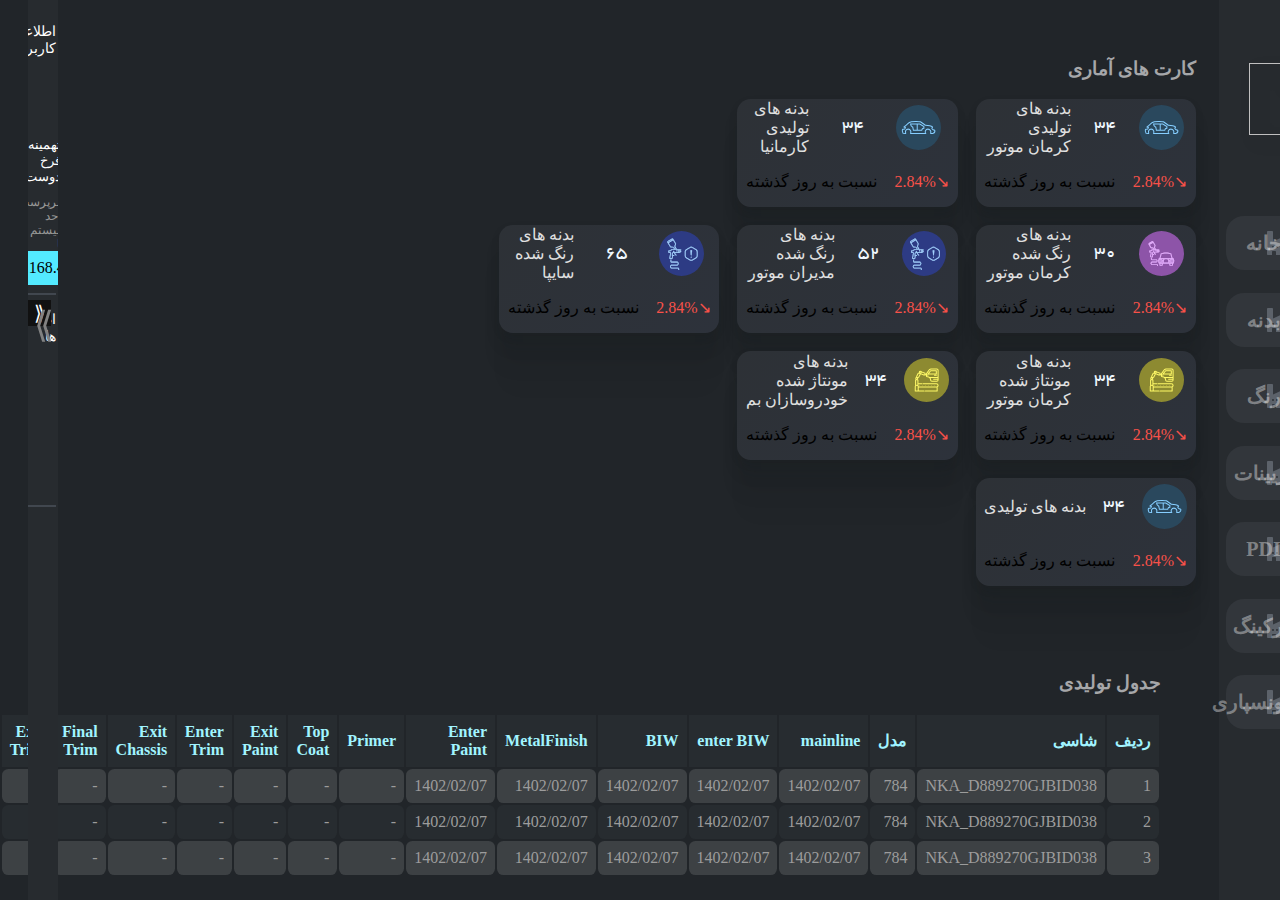
==== index.html @ b7e42036 "fixed unclosed div" ====
<!DOCTYPE html>
<html lang="en" dir="rtl">
<head>
    <meta charset="UTF-8">
    <title>Reporting Dashboard</title>
    <link rel="stylesheet" href="style.css">
    <script src="main.js"></script>
    <script type="text/javascript" src="assets/JQuery/code.jquery.com_jquery-3.7.0.min.js"></script>

</head>
<body>
     <!-- شایان این اون بخشی هست که منو ها دکمه های منو توش هست -->
    <section class="MenuPnl">
      <img class="img-logo" src="/assets/shayan-menu/KMC logo.svg">

            
<!-- ##########################################*Home*######################################################### -->


                    <a id="HomeA" href="#" class=" flex-row flex-base ss" onclick="removeTextFromList('HomeA');" onmouseover="changeStyleHome()" onmouseout="resetStyleHome();" >


                        





                        <svg class="svg-base" xmlns="http://www.w3.org/2000/svg" width="20" height="20" viewBox="0 0 20 20" fill="none">
                            <g clip-path="url(#clip0_11_186)">
                              <path fill-rule="evenodd" clip-rule="evenodd" d="M7.5 20H4.16667V17.5C4.16667 17.0397 4.53977 16.6667 5 16.6667H6.66667C7.12691 16.6667 7.5 17.0397 7.5 17.5V20ZM12.5 8.65167L18.794 5.92131C19.3481 5.64427 20 6.04718 20 6.66667V19.1667C20 19.6269 19.6269 20 19.1667 20H0.833333C0.373096 20 0 19.6269 0 19.1667V0.833333C0 0.373096 0.373096 0 0.833333 0H4.16667C4.6269 0 5 0.373096 5 0.833333V8.65167L11.294 5.92131C11.8481 5.64427 12.5 6.04718 12.5 6.66667V8.65167ZM5 12.5C5.46023 12.5 5.83333 12.8731 5.83333 13.3333C5.83333 13.7936 5.46023 14.1667 5 14.1667C4.53977 14.1667 4.16667 13.7936 4.16667 13.3333C4.16667 12.8731 4.53977 12.5 5 12.5ZM11.6667 12.5C12.1269 12.5 12.5 12.8731 12.5 13.3333C12.5 13.7936 12.1269 14.1667 11.6667 14.1667C11.2064 14.1667 10.8333 13.7936 10.8333 13.3333C10.8333 12.8731 11.2064 12.5 11.6667 12.5ZM8.33333 12.5C8.79358 12.5 9.16667 12.8731 9.16667 13.3333C9.16667 13.7936 8.79358 14.1667 8.33333 14.1667C7.87309 14.1667 7.5 13.7936 7.5 13.3333C7.5 12.8731 7.87309 12.5 8.33333 12.5ZM15 12.5C15.4602 12.5 15.8333 12.8731 15.8333 13.3333C15.8333 13.7936 15.4602 14.1667 15 14.1667C14.5398 14.1667 14.1667 13.7936 14.1667 13.3333C14.1667 12.8731 14.5398 12.5 15 12.5Z" fill="#5C626A"/>
                            </g>
                            <defs>
                              <clipPath id="clip0_11_186">
                                <rect width="20" height="20" fill="white"/>
                              </clipPath>
                            </defs>
                          </svg>






                          <svg class="svg-on-click-off" xmlns="http://www.w3.org/2000/svg" width="20" height="20" viewBox="0 0 20 20" fill="none">
                            <g clip-path="url(#clip0_11_162)">
                              <path fill-rule="evenodd" clip-rule="evenodd" d="M7.5 20H4.16667V17.5C4.16667 17.0397 4.53977 16.6667 5 16.6667H6.66667C7.12691 16.6667 7.5 17.0397 7.5 17.5V20ZM12.5 8.65167L18.794 5.92131C19.3481 5.64427 20 6.04718 20 6.66667V19.1667C20 19.6269 19.6269 20 19.1667 20H0.833333C0.373096 20 0 19.6269 0 19.1667V0.833333C0 0.373096 0.373096 0 0.833333 0H4.16667C4.6269 0 5 0.373096 5 0.833333V8.65167L11.294 5.92131C11.8481 5.64427 12.5 6.04718 12.5 6.66667V8.65167ZM5 12.5C5.46023 12.5 5.83333 12.8731 5.83333 13.3333C5.83333 13.7936 5.46023 14.1667 5 14.1667C4.53977 14.1667 4.16667 13.7936 4.16667 13.3333C4.16667 12.8731 4.53977 12.5 5 12.5ZM11.6667 12.5C12.1269 12.5 12.5 12.8731 12.5 13.3333C12.5 13.7936 12.1269 14.1667 11.6667 14.1667C11.2064 14.1667 10.8333 13.7936 10.8333 13.3333C10.8333 12.8731 11.2064 12.5 11.6667 12.5ZM8.33333 12.5C8.79358 12.5 9.16667 12.8731 9.16667 13.3333C9.16667 13.7936 8.79358 14.1667 8.33333 14.1667C7.87309 14.1667 7.5 13.7936 7.5 13.3333C7.5 12.8731 7.87309 12.5 8.33333 12.5ZM15 12.5C15.4602 12.5 15.8333 12.8731 15.8333 13.3333C15.8333 13.7936 15.4602 14.1667 15 14.1667C14.5398 14.1667 14.1667 13.7936 14.1667 13.3333C14.1667 12.8731 14.5398 12.5 15 12.5Z" fill="#2D3136"/>
                            </g>
                            <defs>
                              <clipPath id="clip0_11_162">
                                <rect width="20" height="20" fill="white"/>
                              </clipPath>
                            </defs>
                          </svg>
                        
                        
                        

                        <svg  class="svg-on-hover-off" xmlns="http://www.w3.org/2000/svg" width="20" height="20" viewBox="0 0 20 20" fill="none">
                            <g clip-path="url(#clip0_11_181)">
                              <path fill-rule="evenodd" clip-rule="evenodd" d="M7.5 20H4.16667V17.5C4.16667 17.0397 4.53977 16.6667 5 16.6667H6.66667C7.12691 16.6667 7.5 17.0397 7.5 17.5V20ZM12.5 8.65167L18.794 5.92131C19.3481 5.64427 20 6.04718 20 6.66667V19.1667C20 19.6269 19.6269 20 19.1667 20H0.833333C0.373096 20 0 19.6269 0 19.1667V0.833333C0 0.373096 0.373096 0 0.833333 0H4.16667C4.6269 0 5 0.373096 5 0.833333V8.65167L11.294 5.92131C11.8481 5.64427 12.5 6.04718 12.5 6.66667V8.65167ZM5 12.5C5.46023 12.5 5.83333 12.8731 5.83333 13.3333C5.83333 13.7936 5.46023 14.1667 5 14.1667C4.53977 14.1667 4.16667 13.7936 4.16667 13.3333C4.16667 12.8731 4.53977 12.5 5 12.5ZM11.6667 12.5C12.1269 12.5 12.5 12.8731 12.5 13.3333C12.5 13.7936 12.1269 14.1667 11.6667 14.1667C11.2064 14.1667 10.8333 13.7936 10.8333 13.3333C10.8333 12.8731 11.2064 12.5 11.6667 12.5ZM8.33333 12.5C8.79358 12.5 9.16667 12.8731 9.16667 13.3333C9.16667 13.7936 8.79358 14.1667 8.33333 14.1667C7.87309 14.1667 7.5 13.7936 7.5 13.3333C7.5 12.8731 7.87309 12.5 8.33333 12.5ZM15 12.5C15.4602 12.5 15.8333 12.8731 15.8333 13.3333C15.8333 13.7936 15.4602 14.1667 15 14.1667C14.5398 14.1667 14.1667 13.7936 14.1667 13.3333C14.1667 12.8731 14.5398 12.5 15 12.5Z" fill="#53EAFF"/>
                            </g>
                            <defs>
                              <clipPath id="clip0_11_181">
                                <rect width="20" height="20" fill="white"/>
                              </clipPath>
                            </defs>
                          </svg>
        
                        <p class="mtn-base">خانه</p>
                    </a>
<!-- ##########################################*Auth1*######################################################### -->

                    <a href="#" id="AuthHome"  class="َ flex-row-Auth1 flex-base ss" onclick="removeTextFromList('AuthHome');" onmouseover="changeStyleAuth1();" onmouseout="resetStyleAuth1()">
                    




                      <svg class="svg-base" xmlns="http://www.w3.org/2000/svg" width="20" height="20" viewBox="0 0 20 20" fill="none">
                        <g clip-path="url(#clip0_11_186)">
                          <path fill-rule="evenodd" clip-rule="evenodd" d="M7.5 20H4.16667V17.5C4.16667 17.0397 4.53977 16.6667 5 16.6667H6.66667C7.12691 16.6667 7.5 17.0397 7.5 17.5V20ZM12.5 8.65167L18.794 5.92131C19.3481 5.64427 20 6.04718 20 6.66667V19.1667C20 19.6269 19.6269 20 19.1667 20H0.833333C0.373096 20 0 19.6269 0 19.1667V0.833333C0 0.373096 0.373096 0 0.833333 0H4.16667C4.6269 0 5 0.373096 5 0.833333V8.65167L11.294 5.92131C11.8481 5.64427 12.5 6.04718 12.5 6.66667V8.65167ZM5 12.5C5.46023 12.5 5.83333 12.8731 5.83333 13.3333C5.83333 13.7936 5.46023 14.1667 5 14.1667C4.53977 14.1667 4.16667 13.7936 4.16667 13.3333C4.16667 12.8731 4.53977 12.5 5 12.5ZM11.6667 12.5C12.1269 12.5 12.5 12.8731 12.5 13.3333C12.5 13.7936 12.1269 14.1667 11.6667 14.1667C11.2064 14.1667 10.8333 13.7936 10.8333 13.3333C10.8333 12.8731 11.2064 12.5 11.6667 12.5ZM8.33333 12.5C8.79358 12.5 9.16667 12.8731 9.16667 13.3333C9.16667 13.7936 8.79358 14.1667 8.33333 14.1667C7.87309 14.1667 7.5 13.7936 7.5 13.3333C7.5 12.8731 7.87309 12.5 8.33333 12.5ZM15 12.5C15.4602 12.5 15.8333 12.8731 15.8333 13.3333C15.8333 13.7936 15.4602 14.1667 15 14.1667C14.5398 14.1667 14.1667 13.7936 14.1667 13.3333C14.1667 12.8731 14.5398 12.5 15 12.5Z" fill="#5C626A"/>
                        </g>
                        <defs>
                          <clipPath id="clip0_11_186">
                            <rect width="20" height="20" fill="white"/>
                          </clipPath>
                        </defs>
                      </svg>

                        <svg  class="svg-on-hover-off" xmlns="http://www.w3.org/2000/svg" width="20" height="20" viewBox="0 0 20 20" fill="none">
                            <g clip-path="url(#clip0_11_181)">
                              <path fill-rule="evenodd" clip-rule="evenodd" d="M7.5 20H4.16667V17.5C4.16667 17.0397 4.53977 16.6667 5 16.6667H6.66667C7.12691 16.6667 7.5 17.0397 7.5 17.5V20ZM12.5 8.65167L18.794 5.92131C19.3481 5.64427 20 6.04718 20 6.66667V19.1667C20 19.6269 19.6269 20 19.1667 20H0.833333C0.373096 20 0 19.6269 0 19.1667V0.833333C0 0.373096 0.373096 0 0.833333 0H4.16667C4.6269 0 5 0.373096 5 0.833333V8.65167L11.294 5.92131C11.8481 5.64427 12.5 6.04718 12.5 6.66667V8.65167ZM5 12.5C5.46023 12.5 5.83333 12.8731 5.83333 13.3333C5.83333 13.7936 5.46023 14.1667 5 14.1667C4.53977 14.1667 4.16667 13.7936 4.16667 13.3333C4.16667 12.8731 4.53977 12.5 5 12.5ZM11.6667 12.5C12.1269 12.5 12.5 12.8731 12.5 13.3333C12.5 13.7936 12.1269 14.1667 11.6667 14.1667C11.2064 14.1667 10.8333 13.7936 10.8333 13.3333C10.8333 12.8731 11.2064 12.5 11.6667 12.5ZM8.33333 12.5C8.79358 12.5 9.16667 12.8731 9.16667 13.3333C9.16667 13.7936 8.79358 14.1667 8.33333 14.1667C7.87309 14.1667 7.5 13.7936 7.5 13.3333C7.5 12.8731 7.87309 12.5 8.33333 12.5ZM15 12.5C15.4602 12.5 15.8333 12.8731 15.8333 13.3333C15.8333 13.7936 15.4602 14.1667 15 14.1667C14.5398 14.1667 14.1667 13.7936 14.1667 13.3333C14.1667 12.8731 14.5398 12.5 15 12.5Z" fill="#53EAFF"/>
                            </g>
                            <defs>
                              <clipPath id="clip0_11_181">
                                <rect width="20" height="20" fill="white"/>
                              </clipPath>
                            </defs>
                          </svg>


                      
                        <svg class="svg-on-click-off" xmlns="http://www.w3.org/2000/svg" width="20" height="20" viewBox="0 0 20 20" fill="none">
                          <g clip-path="url(#clip0_11_162)">
                            <path fill-rule="evenodd" clip-rule="evenodd" d="M7.5 20H4.16667V17.5C4.16667 17.0397 4.53977 16.6667 5 16.6667H6.66667C7.12691 16.6667 7.5 17.0397 7.5 17.5V20ZM12.5 8.65167L18.794 5.92131C19.3481 5.64427 20 6.04718 20 6.66667V19.1667C20 19.6269 19.6269 20 19.1667 20H0.833333C0.373096 20 0 19.6269 0 19.1667V0.833333C0 0.373096 0.373096 0 0.833333 0H4.16667C4.6269 0 5 0.373096 5 0.833333V8.65167L11.294 5.92131C11.8481 5.64427 12.5 6.04718 12.5 6.66667V8.65167ZM5 12.5C5.46023 12.5 5.83333 12.8731 5.83333 13.3333C5.83333 13.7936 5.46023 14.1667 5 14.1667C4.53977 14.1667 4.16667 13.7936 4.16667 13.3333C4.16667 12.8731 4.53977 12.5 5 12.5ZM11.6667 12.5C12.1269 12.5 12.5 12.8731 12.5 13.3333C12.5 13.7936 12.1269 14.1667 11.6667 14.1667C11.2064 14.1667 10.8333 13.7936 10.8333 13.3333C10.8333 12.8731 11.2064 12.5 11.6667 12.5ZM8.33333 12.5C8.79358 12.5 9.16667 12.8731 9.16667 13.3333C9.16667 13.7936 8.79358 14.1667 8.33333 14.1667C7.87309 14.1667 7.5 13.7936 7.5 13.3333C7.5 12.8731 7.87309 12.5 8.33333 12.5ZM15 12.5C15.4602 12.5 15.8333 12.8731 15.8333 13.3333C15.8333 13.7936 15.4602 14.1667 15 14.1667C14.5398 14.1667 14.1667 13.7936 14.1667 13.3333C14.1667 12.8731 14.5398 12.5 15 12.5Z" fill="#2D3136"/>
                          </g>
                          <defs>
                            <clipPath id="clip0_11_162">
                              <rect width="20" height="20" fill="white"/>
                            </clipPath>
                          </defs>
                        </svg>


                        <p class="mtn-base">بدنه</p>
                    </a>



<!-- ##########################################*Auth2*######################################################### -->


                    <a href="#" id="Auth2" class="flex-row-Auth2 flex-base ss" onclick="removeTextFromList('Auth2')"; onmouseover="changeStyleAuth2()" onmouseout="resetStyleAuth2()">
                    




                      <svg class="svg-base" xmlns="http://www.w3.org/2000/svg" width="20" height="20" viewBox="0 0 20 20" fill="none">
                        <g clip-path="url(#clip0_11_186)">
                          <path fill-rule="evenodd" clip-rule="evenodd" d="M7.5 20H4.16667V17.5C4.16667 17.0397 4.53977 16.6667 5 16.6667H6.66667C7.12691 16.6667 7.5 17.0397 7.5 17.5V20ZM12.5 8.65167L18.794 5.92131C19.3481 5.64427 20 6.04718 20 6.66667V19.1667C20 19.6269 19.6269 20 19.1667 20H0.833333C0.373096 20 0 19.6269 0 19.1667V0.833333C0 0.373096 0.373096 0 0.833333 0H4.16667C4.6269 0 5 0.373096 5 0.833333V8.65167L11.294 5.92131C11.8481 5.64427 12.5 6.04718 12.5 6.66667V8.65167ZM5 12.5C5.46023 12.5 5.83333 12.8731 5.83333 13.3333C5.83333 13.7936 5.46023 14.1667 5 14.1667C4.53977 14.1667 4.16667 13.7936 4.16667 13.3333C4.16667 12.8731 4.53977 12.5 5 12.5ZM11.6667 12.5C12.1269 12.5 12.5 12.8731 12.5 13.3333C12.5 13.7936 12.1269 14.1667 11.6667 14.1667C11.2064 14.1667 10.8333 13.7936 10.8333 13.3333C10.8333 12.8731 11.2064 12.5 11.6667 12.5ZM8.33333 12.5C8.79358 12.5 9.16667 12.8731 9.16667 13.3333C9.16667 13.7936 8.79358 14.1667 8.33333 14.1667C7.87309 14.1667 7.5 13.7936 7.5 13.3333C7.5 12.8731 7.87309 12.5 8.33333 12.5ZM15 12.5C15.4602 12.5 15.8333 12.8731 15.8333 13.3333C15.8333 13.7936 15.4602 14.1667 15 14.1667C14.5398 14.1667 14.1667 13.7936 14.1667 13.3333C14.1667 12.8731 14.5398 12.5 15 12.5Z" fill="#5C626A"/>
                        </g>
                        <defs>
                          <clipPath id="clip0_11_186">
                            <rect width="20" height="20" fill="white"/>
                          </clipPath>
                        </defs>
                      </svg>

                        <svg  class="svg-on-hover-off" xmlns="http://www.w3.org/2000/svg" width="20" height="20" viewBox="0 0 20 20" fill="none">
                            <g clip-path="url(#clip0_11_181)">
                              <path fill-rule="evenodd" clip-rule="evenodd" d="M7.5 20H4.16667V17.5C4.16667 17.0397 4.53977 16.6667 5 16.6667H6.66667C7.12691 16.6667 7.5 17.0397 7.5 17.5V20ZM12.5 8.65167L18.794 5.92131C19.3481 5.64427 20 6.04718 20 6.66667V19.1667C20 19.6269 19.6269 20 19.1667 20H0.833333C0.373096 20 0 19.6269 0 19.1667V0.833333C0 0.373096 0.373096 0 0.833333 0H4.16667C4.6269 0 5 0.373096 5 0.833333V8.65167L11.294 5.92131C11.8481 5.64427 12.5 6.04718 12.5 6.66667V8.65167ZM5 12.5C5.46023 12.5 5.83333 12.8731 5.83333 13.3333C5.83333 13.7936 5.46023 14.1667 5 14.1667C4.53977 14.1667 4.16667 13.7936 4.16667 13.3333C4.16667 12.8731 4.53977 12.5 5 12.5ZM11.6667 12.5C12.1269 12.5 12.5 12.8731 12.5 13.3333C12.5 13.7936 12.1269 14.1667 11.6667 14.1667C11.2064 14.1667 10.8333 13.7936 10.8333 13.3333C10.8333 12.8731 11.2064 12.5 11.6667 12.5ZM8.33333 12.5C8.79358 12.5 9.16667 12.8731 9.16667 13.3333C9.16667 13.7936 8.79358 14.1667 8.33333 14.1667C7.87309 14.1667 7.5 13.7936 7.5 13.3333C7.5 12.8731 7.87309 12.5 8.33333 12.5ZM15 12.5C15.4602 12.5 15.8333 12.8731 15.8333 13.3333C15.8333 13.7936 15.4602 14.1667 15 14.1667C14.5398 14.1667 14.1667 13.7936 14.1667 13.3333C14.1667 12.8731 14.5398 12.5 15 12.5Z" fill="#53EAFF"/>
                            </g>
                            <defs>
                              <clipPath id="clip0_11_181">
                                <rect width="20" height="20" fill="white"/>
                              </clipPath>
                            </defs>
                          </svg>


                        <p class="mtn-base">رنگ</p>
                    </a>

<!-- ##########################################*Auth3*######################################################### -->



                    <a href="#" id="Auth3" class="flex-row-Auth3 flex-base ss" onclick="removeTextFromList('Auth3')"; onmouseover="changeStyleAuth3()" onmouseout="resetStyleAuth3()">
                    




                      <svg class="svg-base" xmlns="http://www.w3.org/2000/svg" width="20" height="20" viewBox="0 0 20 20" fill="none">
                        <g clip-path="url(#clip0_11_186)">
                          <path fill-rule="evenodd" clip-rule="evenodd" d="M7.5 20H4.16667V17.5C4.16667 17.0397 4.53977 16.6667 5 16.6667H6.66667C7.12691 16.6667 7.5 17.0397 7.5 17.5V20ZM12.5 8.65167L18.794 5.92131C19.3481 5.64427 20 6.04718 20 6.66667V19.1667C20 19.6269 19.6269 20 19.1667 20H0.833333C0.373096 20 0 19.6269 0 19.1667V0.833333C0 0.373096 0.373096 0 0.833333 0H4.16667C4.6269 0 5 0.373096 5 0.833333V8.65167L11.294 5.92131C11.8481 5.64427 12.5 6.04718 12.5 6.66667V8.65167ZM5 12.5C5.46023 12.5 5.83333 12.8731 5.83333 13.3333C5.83333 13.7936 5.46023 14.1667 5 14.1667C4.53977 14.1667 4.16667 13.7936 4.16667 13.3333C4.16667 12.8731 4.53977 12.5 5 12.5ZM11.6667 12.5C12.1269 12.5 12.5 12.8731 12.5 13.3333C12.5 13.7936 12.1269 14.1667 11.6667 14.1667C11.2064 14.1667 10.8333 13.7936 10.8333 13.3333C10.8333 12.8731 11.2064 12.5 11.6667 12.5ZM8.33333 12.5C8.79358 12.5 9.16667 12.8731 9.16667 13.3333C9.16667 13.7936 8.79358 14.1667 8.33333 14.1667C7.87309 14.1667 7.5 13.7936 7.5 13.3333C7.5 12.8731 7.87309 12.5 8.33333 12.5ZM15 12.5C15.4602 12.5 15.8333 12.8731 15.8333 13.3333C15.8333 13.7936 15.4602 14.1667 15 14.1667C14.5398 14.1667 14.1667 13.7936 14.1667 13.3333C14.1667 12.8731 14.5398 12.5 15 12.5Z" fill="#5C626A"/>
                        </g>
                        <defs>
                          <clipPath id="clip0_11_186">
                            <rect width="20" height="20" fill="white"/>
                          </clipPath>
                        </defs>
                      </svg>

                        <svg  class="svg-on-hover-off" xmlns="http://www.w3.org/2000/svg" width="20" height="20" viewBox="0 0 20 20" fill="none">
                            <g clip-path="url(#clip0_11_181)">
                              <path fill-rule="evenodd" clip-rule="evenodd" d="M7.5 20H4.16667V17.5C4.16667 17.0397 4.53977 16.6667 5 16.6667H6.66667C7.12691 16.6667 7.5 17.0397 7.5 17.5V20ZM12.5 8.65167L18.794 5.92131C19.3481 5.64427 20 6.04718 20 6.66667V19.1667C20 19.6269 19.6269 20 19.1667 20H0.833333C0.373096 20 0 19.6269 0 19.1667V0.833333C0 0.373096 0.373096 0 0.833333 0H4.16667C4.6269 0 5 0.373096 5 0.833333V8.65167L11.294 5.92131C11.8481 5.64427 12.5 6.04718 12.5 6.66667V8.65167ZM5 12.5C5.46023 12.5 5.83333 12.8731 5.83333 13.3333C5.83333 13.7936 5.46023 14.1667 5 14.1667C4.53977 14.1667 4.16667 13.7936 4.16667 13.3333C4.16667 12.8731 4.53977 12.5 5 12.5ZM11.6667 12.5C12.1269 12.5 12.5 12.8731 12.5 13.3333C12.5 13.7936 12.1269 14.1667 11.6667 14.1667C11.2064 14.1667 10.8333 13.7936 10.8333 13.3333C10.8333 12.8731 11.2064 12.5 11.6667 12.5ZM8.33333 12.5C8.79358 12.5 9.16667 12.8731 9.16667 13.3333C9.16667 13.7936 8.79358 14.1667 8.33333 14.1667C7.87309 14.1667 7.5 13.7936 7.5 13.3333C7.5 12.8731 7.87309 12.5 8.33333 12.5ZM15 12.5C15.4602 12.5 15.8333 12.8731 15.8333 13.3333C15.8333 13.7936 15.4602 14.1667 15 14.1667C14.5398 14.1667 14.1667 13.7936 14.1667 13.3333C14.1667 12.8731 14.5398 12.5 15 12.5Z" fill="#53EAFF"/>
                            </g>
                            <defs>
                              <clipPath id="clip0_11_181">
                                <rect width="20" height="20" fill="white"/>
                              </clipPath>
                            </defs>
                          </svg>


                        <p class="mtn-base">تزیینات</p>
                    </a>


<!-- ##########################################*Auth4*######################################################### -->


                    <a href="#" id="Auth4" class="flex-row-Auth4 flex-base ss" onclick="removeTextFromList('Auth4')";  onmouseover="changeStyleAuth4()" onmouseout="resetStyleAuth4()">
                    




                      <svg class="svg-base" xmlns="http://www.w3.org/2000/svg" width="20" height="20" viewBox="0 0 20 20" fill="none">
                        <g clip-path="url(#clip0_11_186)">
                          <path fill-rule="evenodd" clip-rule="evenodd" d="M7.5 20H4.16667V17.5C4.16667 17.0397 4.53977 16.6667 5 16.6667H6.66667C7.12691 16.6667 7.5 17.0397 7.5 17.5V20ZM12.5 8.65167L18.794 5.92131C19.3481 5.64427 20 6.04718 20 6.66667V19.1667C20 19.6269 19.6269 20 19.1667 20H0.833333C0.373096 20 0 19.6269 0 19.1667V0.833333C0 0.373096 0.373096 0 0.833333 0H4.16667C4.6269 0 5 0.373096 5 0.833333V8.65167L11.294 5.92131C11.8481 5.64427 12.5 6.04718 12.5 6.66667V8.65167ZM5 12.5C5.46023 12.5 5.83333 12.8731 5.83333 13.3333C5.83333 13.7936 5.46023 14.1667 5 14.1667C4.53977 14.1667 4.16667 13.7936 4.16667 13.3333C4.16667 12.8731 4.53977 12.5 5 12.5ZM11.6667 12.5C12.1269 12.5 12.5 12.8731 12.5 13.3333C12.5 13.7936 12.1269 14.1667 11.6667 14.1667C11.2064 14.1667 10.8333 13.7936 10.8333 13.3333C10.8333 12.8731 11.2064 12.5 11.6667 12.5ZM8.33333 12.5C8.79358 12.5 9.16667 12.8731 9.16667 13.3333C9.16667 13.7936 8.79358 14.1667 8.33333 14.1667C7.87309 14.1667 7.5 13.7936 7.5 13.3333C7.5 12.8731 7.87309 12.5 8.33333 12.5ZM15 12.5C15.4602 12.5 15.8333 12.8731 15.8333 13.3333C15.8333 13.7936 15.4602 14.1667 15 14.1667C14.5398 14.1667 14.1667 13.7936 14.1667 13.3333C14.1667 12.8731 14.5398 12.5 15 12.5Z" fill="#5C626A"/>
                        </g>
                        <defs>
                          <clipPath id="clip0_11_186">
                            <rect width="20" height="20" fill="white"/>
                          </clipPath>
                        </defs>
                      </svg>

                        <svg  class="svg-on-hover-off" xmlns="http://www.w3.org/2000/svg" width="20" height="20" viewBox="0 0 20 20" fill="none">
                            <g clip-path="url(#clip0_11_181)">
                              <path fill-rule="evenodd" clip-rule="evenodd" d="M7.5 20H4.16667V17.5C4.16667 17.0397 4.53977 16.6667 5 16.6667H6.66667C7.12691 16.6667 7.5 17.0397 7.5 17.5V20ZM12.5 8.65167L18.794 5.92131C19.3481 5.64427 20 6.04718 20 6.66667V19.1667C20 19.6269 19.6269 20 19.1667 20H0.833333C0.373096 20 0 19.6269 0 19.1667V0.833333C0 0.373096 0.373096 0 0.833333 0H4.16667C4.6269 0 5 0.373096 5 0.833333V8.65167L11.294 5.92131C11.8481 5.64427 12.5 6.04718 12.5 6.66667V8.65167ZM5 12.5C5.46023 12.5 5.83333 12.8731 5.83333 13.3333C5.83333 13.7936 5.46023 14.1667 5 14.1667C4.53977 14.1667 4.16667 13.7936 4.16667 13.3333C4.16667 12.8731 4.53977 12.5 5 12.5ZM11.6667 12.5C12.1269 12.5 12.5 12.8731 12.5 13.3333C12.5 13.7936 12.1269 14.1667 11.6667 14.1667C11.2064 14.1667 10.8333 13.7936 10.8333 13.3333C10.8333 12.8731 11.2064 12.5 11.6667 12.5ZM8.33333 12.5C8.79358 12.5 9.16667 12.8731 9.16667 13.3333C9.16667 13.7936 8.79358 14.1667 8.33333 14.1667C7.87309 14.1667 7.5 13.7936 7.5 13.3333C7.5 12.8731 7.87309 12.5 8.33333 12.5ZM15 12.5C15.4602 12.5 15.8333 12.8731 15.8333 13.3333C15.8333 13.7936 15.4602 14.1667 15 14.1667C14.5398 14.1667 14.1667 13.7936 14.1667 13.3333C14.1667 12.8731 14.5398 12.5 15 12.5Z" fill="#53EAFF"/>
                            </g>
                            <defs>
                              <clipPath id="clip0_11_181">
                                <rect width="20" height="20" fill="white"/>
                              </clipPath>
                            </defs>
                          </svg>


                        <p class="mtn-base">PDI</p>
                    </a>

<!-- ##########################################*Auth5*######################################################### -->



                    <a href="#" id="Auth5" class="flex-row-Auth5 flex-base ss" onclick="removeTextFromList('Auth5')"; onmouseover="changeStyleAuth5()" onmouseout="resetStyleAuth5()">
                    




                      <svg class="svg-base" xmlns="http://www.w3.org/2000/svg" width="20" height="20" viewBox="0 0 20 20" fill="none">
                        <g clip-path="url(#clip0_11_186)">
                          <path fill-rule="evenodd" clip-rule="evenodd" d="M7.5 20H4.16667V17.5C4.16667 17.0397 4.53977 16.6667 5 16.6667H6.66667C7.12691 16.6667 7.5 17.0397 7.5 17.5V20ZM12.5 8.65167L18.794 5.92131C19.3481 5.64427 20 6.04718 20 6.66667V19.1667C20 19.6269 19.6269 20 19.1667 20H0.833333C0.373096 20 0 19.6269 0 19.1667V0.833333C0 0.373096 0.373096 0 0.833333 0H4.16667C4.6269 0 5 0.373096 5 0.833333V8.65167L11.294 5.92131C11.8481 5.64427 12.5 6.04718 12.5 6.66667V8.65167ZM5 12.5C5.46023 12.5 5.83333 12.8731 5.83333 13.3333C5.83333 13.7936 5.46023 14.1667 5 14.1667C4.53977 14.1667 4.16667 13.7936 4.16667 13.3333C4.16667 12.8731 4.53977 12.5 5 12.5ZM11.6667 12.5C12.1269 12.5 12.5 12.8731 12.5 13.3333C12.5 13.7936 12.1269 14.1667 11.6667 14.1667C11.2064 14.1667 10.8333 13.7936 10.8333 13.3333C10.8333 12.8731 11.2064 12.5 11.6667 12.5ZM8.33333 12.5C8.79358 12.5 9.16667 12.8731 9.16667 13.3333C9.16667 13.7936 8.79358 14.1667 8.33333 14.1667C7.87309 14.1667 7.5 13.7936 7.5 13.3333C7.5 12.8731 7.87309 12.5 8.33333 12.5ZM15 12.5C15.4602 12.5 15.8333 12.8731 15.8333 13.3333C15.8333 13.7936 15.4602 14.1667 15 14.1667C14.5398 14.1667 14.1667 13.7936 14.1667 13.3333C14.1667 12.8731 14.5398 12.5 15 12.5Z" fill="#5C626A"/>
                        </g>
                        <defs>
                          <clipPath id="clip0_11_186">
                            <rect width="20" height="20" fill="white"/>
                          </clipPath>
                        </defs>
                      </svg>

                        <svg  class="svg-on-hover-off" xmlns="http://www.w3.org/2000/svg" width="20" height="20" viewBox="0 0 20 20" fill="none">
                            <g clip-path="url(#clip0_11_181)">
                              <path fill-rule="evenodd" clip-rule="evenodd" d="M7.5 20H4.16667V17.5C4.16667 17.0397 4.53977 16.6667 5 16.6667H6.66667C7.12691 16.6667 7.5 17.0397 7.5 17.5V20ZM12.5 8.65167L18.794 5.92131C19.3481 5.64427 20 6.04718 20 6.66667V19.1667C20 19.6269 19.6269 20 19.1667 20H0.833333C0.373096 20 0 19.6269 0 19.1667V0.833333C0 0.373096 0.373096 0 0.833333 0H4.16667C4.6269 0 5 0.373096 5 0.833333V8.65167L11.294 5.92131C11.8481 5.64427 12.5 6.04718 12.5 6.66667V8.65167ZM5 12.5C5.46023 12.5 5.83333 12.8731 5.83333 13.3333C5.83333 13.7936 5.46023 14.1667 5 14.1667C4.53977 14.1667 4.16667 13.7936 4.16667 13.3333C4.16667 12.8731 4.53977 12.5 5 12.5ZM11.6667 12.5C12.1269 12.5 12.5 12.8731 12.5 13.3333C12.5 13.7936 12.1269 14.1667 11.6667 14.1667C11.2064 14.1667 10.8333 13.7936 10.8333 13.3333C10.8333 12.8731 11.2064 12.5 11.6667 12.5ZM8.33333 12.5C8.79358 12.5 9.16667 12.8731 9.16667 13.3333C9.16667 13.7936 8.79358 14.1667 8.33333 14.1667C7.87309 14.1667 7.5 13.7936 7.5 13.3333C7.5 12.8731 7.87309 12.5 8.33333 12.5ZM15 12.5C15.4602 12.5 15.8333 12.8731 15.8333 13.3333C15.8333 13.7936 15.4602 14.1667 15 14.1667C14.5398 14.1667 14.1667 13.7936 14.1667 13.3333C14.1667 12.8731 14.5398 12.5 15 12.5Z" fill="#53EAFF"/>
                            </g>
                            <defs>
                              <clipPath id="clip0_11_181">
                                <rect width="20" height="20" fill="white"/>
                              </clipPath>
                            </defs>
                          </svg>


                        <p class="mtn-base">پارکینگ</p>
                    </a>

<!-- ##########################################*Auth6*######################################################### -->



                    <a href="#" id="Auth6" class="flex-row-Auth6 flex-base ss" onclick="removeTextFromList('Auth6')"; onmouseover="changeStyleAuth6()" onmouseout="resetStyleAuth6()">
                    




                      <svg class="svg-base" xmlns="http://www.w3.org/2000/svg" width="20" height="20" viewBox="0 0 20 20" fill="none">
                        <g clip-path="url(#clip0_11_186)">
                          <path fill-rule="evenodd" clip-rule="evenodd" d="M7.5 20H4.16667V17.5C4.16667 17.0397 4.53977 16.6667 5 16.6667H6.66667C7.12691 16.6667 7.5 17.0397 7.5 17.5V20ZM12.5 8.65167L18.794 5.92131C19.3481 5.64427 20 6.04718 20 6.66667V19.1667C20 19.6269 19.6269 20 19.1667 20H0.833333C0.373096 20 0 19.6269 0 19.1667V0.833333C0 0.373096 0.373096 0 0.833333 0H4.16667C4.6269 0 5 0.373096 5 0.833333V8.65167L11.294 5.92131C11.8481 5.64427 12.5 6.04718 12.5 6.66667V8.65167ZM5 12.5C5.46023 12.5 5.83333 12.8731 5.83333 13.3333C5.83333 13.7936 5.46023 14.1667 5 14.1667C4.53977 14.1667 4.16667 13.7936 4.16667 13.3333C4.16667 12.8731 4.53977 12.5 5 12.5ZM11.6667 12.5C12.1269 12.5 12.5 12.8731 12.5 13.3333C12.5 13.7936 12.1269 14.1667 11.6667 14.1667C11.2064 14.1667 10.8333 13.7936 10.8333 13.3333C10.8333 12.8731 11.2064 12.5 11.6667 12.5ZM8.33333 12.5C8.79358 12.5 9.16667 12.8731 9.16667 13.3333C9.16667 13.7936 8.79358 14.1667 8.33333 14.1667C7.87309 14.1667 7.5 13.7936 7.5 13.3333C7.5 12.8731 7.87309 12.5 8.33333 12.5ZM15 12.5C15.4602 12.5 15.8333 12.8731 15.8333 13.3333C15.8333 13.7936 15.4602 14.1667 15 14.1667C14.5398 14.1667 14.1667 13.7936 14.1667 13.3333C14.1667 12.8731 14.5398 12.5 15 12.5Z" fill="#5C626A"/>
                        </g>
                        <defs>
                          <clipPath id="clip0_11_186">
                            <rect width="20" height="20" fill="white"/>
                          </clipPath>
                        </defs>
                      </svg>

                        <svg  class="svg-on-hover-off" xmlns="http://www.w3.org/2000/svg" width="20" height="20" viewBox="0 0 20 20" fill="none">
                            <g clip-path="url(#clip0_11_181)">
                              <path fill-rule="evenodd" clip-rule="evenodd" d="M7.5 20H4.16667V17.5C4.16667 17.0397 4.53977 16.6667 5 16.6667H6.66667C7.12691 16.6667 7.5 17.0397 7.5 17.5V20ZM12.5 8.65167L18.794 5.92131C19.3481 5.64427 20 6.04718 20 6.66667V19.1667C20 19.6269 19.6269 20 19.1667 20H0.833333C0.373096 20 0 19.6269 0 19.1667V0.833333C0 0.373096 0.373096 0 0.833333 0H4.16667C4.6269 0 5 0.373096 5 0.833333V8.65167L11.294 5.92131C11.8481 5.64427 12.5 6.04718 12.5 6.66667V8.65167ZM5 12.5C5.46023 12.5 5.83333 12.8731 5.83333 13.3333C5.83333 13.7936 5.46023 14.1667 5 14.1667C4.53977 14.1667 4.16667 13.7936 4.16667 13.3333C4.16667 12.8731 4.53977 12.5 5 12.5ZM11.6667 12.5C12.1269 12.5 12.5 12.8731 12.5 13.3333C12.5 13.7936 12.1269 14.1667 11.6667 14.1667C11.2064 14.1667 10.8333 13.7936 10.8333 13.3333C10.8333 12.8731 11.2064 12.5 11.6667 12.5ZM8.33333 12.5C8.79358 12.5 9.16667 12.8731 9.16667 13.3333C9.16667 13.7936 8.79358 14.1667 8.33333 14.1667C7.87309 14.1667 7.5 13.7936 7.5 13.3333C7.5 12.8731 7.87309 12.5 8.33333 12.5ZM15 12.5C15.4602 12.5 15.8333 12.8731 15.8333 13.3333C15.8333 13.7936 15.4602 14.1667 15 14.1667C14.5398 14.1667 14.1667 13.7936 14.1667 13.3333C14.1667 12.8731 14.5398 12.5 15 12.5Z" fill="#53EAFF"/>
                            </g>
                            <defs>
                              <clipPath id="clip0_11_181">
                                <rect width="20" height="20" fill="white"/>
                              </clipPath>
                            </defs>
                          </svg>


                        <p class="mtn-base">برونسپاری</p>
                    </a>

                    
                    
                    
                    

           

    </section>






    <!-- آیین این اون بخشی هست که قسمت میانی کارت ها و تیبل ها توش هست -->
    <section class="MainSec">
        <!-- cards section -->
        <div class="CardsSec">
            <!-- title for cards -->
            <h3 class="SecTitle">کارت های آماری</h3>
            <!-- Cards container -->
            <div class="cards">
                <div class="card BDkmc">
                <!-- row 1 (data view) -->
                    <div class="dataView">
                      <!-- data Icon -->
                      <img src="assets/Aeen-mainsec/BodyIcon.svg" alt="BodyIcon">
                      <!-- data -->
                      <p>34</p>
                      <!-- data description -->
                      <span>بدنه های 
                        <br> تولیدی 
                        <br> کرمان موتور
                      </span>
                    </div>
                    <!-- row 2 (data status) -->
                    <div class="stutsView">
                      <!-- data value -->
                      <p class="Data-Value">↘2.84%</p>
                      <!-- data description -->
                      <span>نسبت به روز گذشته</span>
                    </div>
                </div>
                <div class="card BDcrmn">
                  <!-- row 1 (data view) -->
                <div class="dataView">
                   <!-- data Icon -->
                   <img src="assets/Aeen-mainsec/BodyIcon.svg" alt="BodyIcon">
                   <!-- data -->
                   <p>34</p>
                   <!-- data description -->
                  <span>بدنه های 
                    <br> تولیدی 
                    <br> کارمانیا
                  </span>
                 </div>
                 <!-- row 2 (data status) -->
                 <div class="stutsView">
                   <!-- data value -->
                   <p class="Data-Value">↘2.84%</p>
                   <!-- data description -->
                   <span>نسبت به روز گذشته</span>
                 </div>
                </div>
                <div class="card PSkmc">
                                     <!-- row 1 (data view) -->
                    <div class="dataView">
                      <!-- data Icon -->
                      <img src="assets/Aeen-mainsec/PiantShopIcon.svg" alt="BodyIcon">
                      <!-- data -->
                      <p>30</p>
                      <!-- data description -->
                      <span>بدنه های 
                        <br> رنگ شده 
                        <br> کرمان موتور
                      </span>
                    </div>
                    <!-- row 2 (data status) -->
                    <div class="stutsView">
                      <!-- data value -->
                      <p class="Data-Value">↘2.84%</p>
                      <!-- data description -->
                      <span>نسبت به روز گذشته</span>
                    </div>
                </div>
                <div class="card PSmvm">
                                     <!-- row 1 (data view) -->
                    <div class="dataView">
                      <!-- data Icon -->
                      <img src="assets/Aeen-mainsec/OutSourcingPaintIcon.svg" alt="BodyIcon">
                      <!-- data -->
                      <p>52</p>
                      <!-- data description -->
                      <span>بدنه های 
                        <br> رنگ شده 
                        <br> مدیران موتور 
                      </span>
                    </div>
                    <!-- row 2 (data status) -->
                    <div class="stutsView">
                      <!-- data value -->
                      <p class="Data-Value">↘2.84%</p>
                      <!-- data description -->
                      <span>نسبت به روز گذشته</span>
                    </div>
                </div>
                <div class="card PSsipa">
                                     <!-- row 1 (data view) -->
                    <div class="dataView">
                      <!-- data Icon -->
                      <img src="assets/Aeen-mainsec/OutSourcingPaintIcon.svg" alt="BodyIcon">
                      <!-- data -->
                      <p>65</p>
                      <!-- data description -->
                      <span>بدنه های 
                        <br> رنگ شده 
                        <br> سایپا 
                      </span>
                    </div>
                    <!-- row 2 (data status) -->
                    <div class="stutsView">
                      <!-- data value -->
                      <p class="Data-Value">↘2.84%</p>
                      <!-- data description -->
                      <span>نسبت به روز گذشته</span>
                    </div>
                </div>
                <div class="card TRMkmc">
                                     <!-- row 1 (data view) -->
                    <div class="dataView">
                      <!-- data Icon -->
                      <img src="assets/Aeen-mainsec/TrimIcon.svg" alt="BodyIcon">
                      <!-- data -->
                      <p>34</p>
                      <!-- data description -->
                      <span>بدنه های 
                        <br> مونتاژ شده 
                        <br> کرمان موتور
                      </span>
                    </div>
                    <!-- row 2 (data status) -->
                    <div class="stutsView">
                      <!-- data value -->
                      <p class="Data-Value">↘2.84%</p>
                      <!-- data description -->
                      <span>نسبت به روز گذشته</span>
                    </div>
                </div>
                <div class="card TRMbmc">
                                     <!-- row 1 (data view) -->
                    <div class="dataView">
                      <!-- data Icon -->
                      <img src="assets/Aeen-mainsec/TrimIcon.svg" alt="BodyIcon">
                      <!-- data -->
                      <p>34</p>
                      <!-- data description -->
                      <span>بدنه های 
                        <br> مونتاژ شده 
                        <br> خودروسازان بم 
                      </span>
                    </div>
                    <!-- row 2 (data status) -->
                    <div class="stutsView">
                      <!-- data value -->
                      <p class="Data-Value">↘2.84%</p>
                      <!-- data description -->
                      <span>نسبت به روز گذشته</span>
                    </div>
                </div>
                <div class="card PRKkmc">
                                     <!-- row 1 (data view) -->
                    <div class="dataView">
                      <!-- data Icon -->
                      <img src="assets/Aeen-mainsec/BodyIcon.svg" alt="BodyIcon">
                      <!-- data -->
                      <p>34</p>
                      <!-- data description -->
                      <span>بدنه های  تولیدی</span>
                    </div>
                    <!-- row 2 (data status) -->
                    <div class="stutsView">
                      <!-- data value -->
                      <p class="Data-Value">↘2.84%</p>
                      <!-- data description -->
                      <span>نسبت به روز گذشته</span>
                    </div>
                </div>

            </div>
        </div>
        <div class="tableSec">
          <h3 class="SecTitle">جدول تولیدی</h3>
          <div class="table-container">
            <div class='mv_table'>
              <div class='accordian_content'>
      
              </div>
              <table id='simple_table'>
                  <tr class="table-row-header">
                      <th class="table-headers">ردیف         </th>
                      <th class="table-headers">شاسی         </th>
                      <th class="table-headers">مدل          </th>
                      <th class="table-headers">mainline     </th>
                      <th class="table-headers">enter BIW    </th>
                      <th class="table-headers">BIW          </th>
                      <th class="table-headers">MetalFinish  </th>
                      <th class="table-headers">Enter Paint  </th>
                      <th class="table-headers">Primer       </th>
                      <th class="table-headers">Top Coat     </th>
                      <th class="table-headers">Exit Paint   </th>
                      <th class="table-headers">Enter Trim   </th>
                      <th class="table-headers">Exit Chassis </th>
                      <th class="table-headers">Final Trim   </th>
                      <th class="table-headers">Exit Trim    </th>
                    </tr>
                    <tr>
                      <td class="table-headers">1         </td>
                      <td class="table-headers">NKA_D889270GJBID038</td>
                      <td class="table-headers">784           </td>
                      <td class="table-headers">1402/02/07    </td>
                      <td class="table-headers">1402/02/07    </td>
                      <td class="table-headers">1402/02/07    </td>
                      <td class="table-headers">1402/02/07  </td>
                      <td class="table-headers">1402/02/07  </td>
                      <td class="table-headers">-       </td>
                      <td class="table-headers">-    </td>
                      <td class="table-headers">-   </td>
                      <td class="table-headers">-  </td>
                      <td class="table-headers">- </td>
                      <td class="table-headers">-   </td>
                      <td class="table-headers">-    </td>
                    </tr>
                    <tr>
                      <td class="table-headers">2         </td>
                      <td class="table-headers">NKA_D889270GJBID038</td>
                      <td class="table-headers">784           </td>
                      <td class="table-headers">1402/02/07    </td>
                      <td class="table-headers">1402/02/07    </td>
                      <td class="table-headers">1402/02/07    </td>
                      <td class="table-headers">1402/02/07  </td>
                      <td class="table-headers">1402/02/07  </td>
                      <td class="table-headers">-       </td>
                      <td class="table-headers">-    </td>
                      <td class="table-headers">-   </td>
                      <td class="table-headers">-  </td>
                      <td class="table-headers">- </td>
                      <td class="table-headers">-   </td>
                      <td class="table-headers">-    </td>
                    </tr>
                    <tr>
                      <td class="table-headers">3         </td>
                      <td class="table-headers">NKA_D889270GJBID038</td>
                      <td class="table-headers">784           </td>
                      <td class="table-headers">1402/02/07    </td>
                      <td class="table-headers">1402/02/07    </td>
                      <td class="table-headers">1402/02/07    </td>
                      <td class="table-headers">1402/02/07  </td>
                      <td class="table-headers">1402/02/07  </td>
                      <td class="table-headers">-       </td>
                      <td class="table-headers">-    </td>
                      <td class="table-headers">-   </td>
                      <td class="table-headers">-  </td>
                      <td class="table-headers">- </td>
                      <td class="table-headers">-   </td>
                      <td class="table-headers">-    </td>
                    </tr>
              </table>
          </div>
          </div>
        </div> 
        
        
        


    </section>



    <!-- محمود این اون بخشی هست که قسمت اطلاعات یوزر توش هست -->
    <section class="UserPnl sidebar" id="mySidebar">
      <div class="UserPnlSec">
        <div class="UserinfoSec">
          <div class="userbtns">
              <span>اطلاعات کاربر</span>
              <a href="#">
                <img src="assets/Mahmoud-userpanel/email.svg" alt="">
              </a>
              <a href="#">
                <img src="assets/Mahmoud-userpanel/kmcWebsites.svg" alt="">
              </a>
              <a href="#">
                <img src="assets/Mahmoud-userpanel/edit.svg" alt="">
              </a>
              <a href="#">
                <img src="assets/Mahmoud-userpanel/login-svgrepo-com 2.svg" alt="">
              </a>
          </div>
          <div class="Userprofil">
            <img src="assets/Mahmoud-userpanel/user-female.svg" alt="">
            <h2>تهمینه فرخ دوست</h2>
            <span>سرپرست واحد سیستم ها</span>
            <div class="ipcontainer">
              <span><img src="assets/Mahmoud-userpanel/computer.svg" alt=""></span>
              <span class="ipadres">192.168.4.51</span>
            </div>
          </div>
          <hr>
          
      </div>  
      <div class="NotifSec">
        <div class="navbarbtns">
            <span> اطلاعیه ها</span>
       
        </div>  
        <hr>
      </div>
      <button class="openbtn" onclick="openNav()">⟪</button>
      </div>
      <a href="javascript:void(0)" class="closebtn" onclick="closeNav()">⟫</a>
      <script>
        function openNav() {
          // document.getElementById("mysidebar").classList.add('UserPnl')
        document.getElementById("mySidebar").style.width = "50vh";
        document.getElementById("mySidebar").style.height = "100vh";
        document.getElementsByClassName("openbtn").style.opacity = "0";
        // document.getElementById("main").style.marginLeft = "300px";
        }

        function closeNav() {
          document.getElementById("mySidebar").style.width = "0";
          document.getElementById("main").style.marginLeft= "0";
        }

      </script>
  </section>
</body>
</html>
---- style.css ----
@font-face {
    font-family: int-medium;
    src: url(references/fonts/iranintl-medium.ttf);
}
@font-face {
    font-family: int-semi;
    src: url(references/fonts/iranintl-semibold.ttf);
}
@font-face {
    font-family: int-bold;
    src: url(references/fonts/iranintl-Bold.ttf);
}
@font-face {
    font-family: yekan;
    src: url(references/fonts/B-YEKAN.TTF);
}

*{
    font-family: 'int-medium';
}

body{
    display: flex;
    margin: 0%;
    padding: 0%;
    background-color: #212529;
    flex-direction: row;
    justify-content:space-between;
}

/*---------------------------------------------------------------Menu panel section---------------------------------------------------------------*/
.MenuPnl{
    display: flex;
    flex-direction: column;
    width: 35vh;
    height: 100vh;
    justify-content: start;
    flex-wrap: wrap;
    align-content: center;
    /* padding-top:20vh ; */
    background-color: #272B2F;
    
}


.img-logo{
    display: flex;
    fill: #D9D9D9;
    stroke-width: 1px;
    stroke: #FFF;
    filter: drop-shadow(6px 7px 8px rgba(0, 0, 0, 0.19));
    position: relative;
    top: 7vh;
    width: 77%;
    height: 8vh;
}
.flex-row{
    position: relative;
    top:16vh;
}


.flex-row-Auth1{
    position: relative;
    top: 16vh;
    
}


.flex-row-Auth2{
    position: relative;
    top: 16vh;
    
}


.flex-row-Auth3{
    position: relative;
    top: 16vh;
    
}


.flex-row-Auth4{
    position: relative;
    top: 16vh;
    
}


.flex-row-Auth5{
    position: relative;
    top: 16vh;
    
}


.flex-row-Auth6{
    position: relative;
    top: 16vh;
    
}
/* ,,,,,,,,,,,,,,,,,,,,,,,,,,,,,,,,,,,,,,,,,,,,,,,,,,,,,,,,,,,,,,,,,,,,,,,,,,,,,,,,,,,,,,,,, */
/* flex styles dynamik */
.ss{
    display: flex;
}
/* flex 0n click  */
.flex-on-click{
    display: flex;
    margin-bottom: 2.5vh;
    border-radius: 18px;
    background: #32363B;
    justify-content: center;
    align-items: center;
    font-size: 20px;
    width: 85%;
    height: 6%;
    text-decoration: none;


    border-radius: 18px;
    background: #53EAFF;
    box-shadow: 0px 0px 17px 0px rgba(83, 234, 255, 0.30);
}


/* flex on hover  */

.flex-on-hover{
    display: flex;
    margin-bottom: 2.5vh;
    border-radius: 18px;
    background: #32363B;
    justify-content: space-evenly;
    align-items: center;
    font-size: 20px;
    width: 85%;
    height: 6%;
    text-decoration: none;

    
    border-radius: 18px;
    background: #32363B;
    box-shadow: 0px 0px 17px 0px rgba(83, 234, 255, 0.30);
    color: #53EAFF;
    text-align: right;
    font-family: 'int-bold';
    font-size: 20px;
    font-style: normal;
    font-weight: 800;
    line-height: normal;
}




/* felx base  */


.flex-base{
    display: flex;
    margin-bottom: 2.5vh;
    border-radius: 18px;
    background: #32363B;
    justify-content: space-evenly;
    align-items: center;
    font-size: 20px;
    width: 85%;
    height: 6%;
    text-decoration: none;
}



/* ,,,,,,,,,,,,,,,,,,,,,,,,,,,,,,,,,,,,,,,,,,,,,,,,,,,,,,,,,,,,,,,,,,,,,,,,,,,,,,,,,,,,,,,,, */

/* mtn-styles */
.mtn-on-click{
    flex-shrink: 0;
    color: #2D3136;
    text-align: right;
    font-family: 'int-bold';
    font-size: 20px;
    font-style: normal;
    font-weight: 800;
    line-height: normal;
    position: relative;
    bottom: 0vh;
}

.mtn-base{
    flex-shrink: 0;
    color: rgba(255, 255, 255, 0.40);
    text-align: right;
    font-family: 'int-bold';
    font-style: normal;
    font-weight: 800;
    line-height: normal;
    position: relative;
    bottom: 0vh;
    
}


.mtn-on-hover{
    flex-shrink: 0;
    color: #53EAFF;
    text-align: right;
    font-family: 'int-bold';
    font-size: 20px;
    font-style: normal;
    font-weight: 800;
    line-height: normal;
    position: relative;
    bottom: 0vh;
    width: auto;
    height: auto;
    
}

/* ,,,,,,,,,,,,,,,,,,,,,,,,,,,,,,,,,,,,,,,,,,,,,,,,,,,,,,,,,,,,,,,,,,,,,,,,,,,,,,,,,,,,,,,,, */
/* svg styles */
.svg-base{
    opacity: 100%;
    position: absolute;
    right: 16%;
    bottom: auto;
    scale: 120%;
    
}
.svg-base-off{
    display: none; 
}


.svg-on-hover{
    opacity: 100%;
    position: absolute;
    right: 16%;
    bottom: auto;
    scale: 120%;
}
.svg-on-hover-off{
    display: none;
}


.svg-on-click{
    position: absolute;
    right: 16%;
    bottom: auto;
    scale: 120%;
}
.svg-on-click-off{
    display: none;
}





/* ,,,,,,,,,,,,,,,,,,,,,,,,,,,,,,,,,,,,,,,,,,,,,,,,,,,,,,,,,,,,,,,,,,,,,,,,,,,,,,,,,,,,,,,,, *//* ,,,,,,,,,,,,,,,,,,,,,,,,,,,,,,,,,,,,,,,,,,,,,,,,,,,,,,,,,,,,,,,,,,,,,,,,,,,,,,,,,,,,,,,,, */


/* .mtn-home{
    position: relative;
    bottom: 0vh;
    width: auto;
    height: auto;
    /* flex-direction: column;
    justify-content: center; */
    












.flex-row-Auth{
    position: relative;
    top: 16vh;
    
}
/* .flex-row-Auth:hover{
    border-radius: 18px;
    background: #32363B;
    box-shadow: 0px 0px 17px 0px rgba(83, 234, 255, 0.30);
    color: #53EAFF;
    text-align: right;
    font-family: iranintl-Bold;
    font-size: 20px;
    font-style: normal;
    font-weight: 800;
    line-height: normal;
    
} */

/* .mtn-Auth{
    position: relative;
    bottom: 0vh;
    width: auto;
    height: auto;
    /* flex-direction: column;
    justify-content: center; */
    

.mtn-Auth:hover{
    color: #53EAFF;
    text-align: right;
    font-family: iranintl-Bold;
    font-size: 20px;
    font-style: normal;
    font-weight: 800;
    line-height: normal;
}





/* .Img-in-a{
    position: absolute;
    left: 16vh;
    bottom: auto;
    scale: 120%;  
} */



/*---------------------------------------------------------------main section--------------------------------------------------------------------*/
.MainSec{
    display: flex;
    width: 100%;
    flex-direction: column;
}
.CardsSec{
    position: relative;
    width: 60%;
    height: 100%;
    /* background-color: antiquewhite; */
    padding:2%;
    margin-top: 1rem;
    /* margin-right: auto;
    margin-left: auto; */
    display: flex;
    flex-direction: column;

}
.SecTitle{
    color: #A6A7A9;
    font-family: 'int-bold';
}
.cards{
    /* align-self: center; */
    /* grid-template-columns: auto auto auto auto; */
    /* grid-template-columns: repeat(4, 1fr); */
    /* padding: 1rem; */
    /* background-color: #A6A7A9; */
    width: auto;
    /* height: auto; */
    display: grid;
    row-gap: 2vh;
    column-gap: 2vh;
    grid-template-columns: repeat(3,1fr);
    grid-template-rows: repeat(4,1fr);

    
}
.card{
    display: inline-flex;
    flex-direction: column;
    /* width: 30vh; */
    height: 100%;
    border-radius: 0.875rem;
    background: linear-gradient(135deg, #2D3136 0%, #2D323B 100%);
    box-shadow: 0px 0px 0px 0px rgba(27, 28, 29, 0.226), 0px 4px 8px 0px rgba(27, 28, 29, 0.10), 0px 15px 15px 0px rgba(27, 28, 29, 0.09), 0px 34px 20px 0px rgba(27, 28, 29, 0.05), 0px 60px 24px 0px rgba(27, 28, 29, 0.01), 0px 94px 26px 0px rgba(27, 28, 29, 0.00);
}
.BDkmc{ grid-area: 1 / 1 / 2 / 2;}
.BDcrmn{ grid-area: 1 / 2 / 2 / 3;}
.PSkmc{ grid-area: 2 / 1 / 3 / 2;}
.PSmvm{ grid-area: 2 / 2 / 3 / 3;}
.PSsipa{ grid-area: 2 / 3 / 3 / 4;}
.TRMkmc{ grid-area: 3 / 1 / 4 / 2;}
.TRMbmc{ grid-area: 3 / 2 / 4 / 3;}
.PRKkmc{ grid-area: 4 / 1 / 5 / 2;}


.dataView{
    /* flex-wrap: wrap; */
    display: inline-flex;
    flex-direction: row;
    /* height: 35%; */
    justify-content: space-around;
    align-items: center;
}
.dataView img{
    width: 3.5vw;
}
.dataView p {
    font-family: 'yekan';
    color: aliceblue;
    font-size: 1.5vw;
}
.dataView span{
    word-wrap:break-word;
    color: #e0e0e0;
}
.stutsView{
    display: flex;
    flex-direction: row;
    justify-content: space-around;
    flex-wrap: wrap;
    align-items: center;
}
.Data-Value{
    color: #F85149;
}


.tableSec{
    position: relative;
    width: 90%;
    /* background-color: antiquewhite; */
    padding:2%;
    margin-right: auto;
    margin-left: auto;
    display: flex;
    flex-direction: column;
}

/* .table-container {
    display: table;
  }
.table-row-header {
    display: table-row;
    gap: 1rem;
}
.table-headers{
    display: table-cell;
    background-color: #444;
    padding-left: 1rem;
} */
#simple_table {
    font-family: arial, sans-serif;
    border-collapse:separate;  
    width: 100%;
    background-color: #212529;
    color:#9c9c9c;
}
#simple_table td, #simple_table th {
     text-align: right;
      padding: 8px;
      border-radius: 0.4rem;
      /* background-color: #2c3135; */
       /* border: 1px solid #808080; */
    }
    #simple_table tr:nth-child(even) {
        background-color: #3d4144;
    }
    #simple_table tr:nth-child(odd) {
        background-color: #272c30;
    }
    #simple_table tr:hover {
        background-color: #49686d;
    }
    #simple_table tr > th {
        background: #272c30;
         color: #a1f4ff;
         border-radius: 0rem;
    }
    .mv_table .accordion {
        background-color: #eeeeee;
        color: #929292;
        cursor: pointer;
        padding:12px;
        width: 100%;
        text-align: left;
        border: none;
        outline: none;
        transition: 0.4s;
        margin:2px;
        border-radius: 8px;
    }
    .mv_table .panel {
        padding: 0 18px;
        background-color: #FFFFFF;  
        display: none;  
        overflow:hidden;
        color:#000000;
    }
    .mv_table .active{
        background-color: #1b90bb;
         color:#ffffff;
        }
    .mv_table .arrow{
        float:right;
    }
    .mv_table .darrow{
        display:none;
    }
    .mv_table .accordian_table{
        width: 100%;
    }
    .mv_table .accordian_table th{ 
        text-align: left;
    }


/*---------------------------------------------------------------User panel section-------------------------------------------------------------------*/
.UserPnl{
    display: flex;
    width: 50vh;
    height: 100vh;
    background-color: #272B2F;
}
/* On smaller screens, where height is less than 450px, change the style of the sidenav (less padding and a smaller font size) */
.UserPnlSec{
    display:flex;
    flex-direction: column;
    width: 90%;
    height: 95%;
    margin-left: auto;
    margin-right: auto;
    margin-top: auto;
    margin-bottom: auto;
    /* background-color: #818181; */
}
.UserinfoSec{
    display: flex;
    flex-direction: column;
    width: auto;
    height: auto;
    /* background-color: #49686d; */
}
.userbtns{
    display: flex;
    flex-direction: row;
    justify-content: space-between;
    align-items: center;
}
.userbtns span {
    color: white;
    font-family: 'int-bold';
    font-size: 1.1vw;
    margin-left: 3rem;
}
.Userprofil{
    display:inline-flex;
    flex-direction: column;
    justify-content: center;
    align-items: center;
}
.Userprofil > img{
    margin-top: 3rem;
    width: 35%;
}
.Userprofil > h2{
    font-weight: normal;
    color: white;
    font-size: 1vw;
    margin-top: 2rem;
    padding: 0%;
}
.Userprofil > span{
    color: #969696;
    font-size: 0.9vw;
}
.ipcontainer{
    display: inline-flex;
    flex-direction: row-reverse;
    justify-content:space-evenly;
    width: auto;
    height: auto;
    background-color: #53EAFF;
    padding: 0.5rem 0.7rem;
    border-radius: 0.6rem;
}
.UserinfoSec hr{
    width: 100%;
    border:0.1rem solid #41474F;
}
.NotifSec{
    display: flex;
    flex-direction: column;
    width: auto;
    height: auto;
    /* background-color: #49686d; */
}
.navbarbtns{
    display: flex;
    flex-direction: row;
    justify-content: space-between;
    align-items: center;
    margin-top: 0.5rem;
}
.navbarbtns span {
    color: white;
    font-family: 'int-bold';
    font-size: 1.1vw;
    margin-left: 3rem;
}
.NotifSec hr{
    margin-top: 10rem;
    width: 100%;
    border:0.1rem solid #41474F;
}
@media screen and (max-height: 450px) {
    .sidebar {padding-top: 15px;}
    .sidebar a {font-size: 18px;}
  }
.sidebar {
    height: 100%;
    width: 0;
    position: relative;
    z-index: 1;
    top: 0;
    left: 0;
    background-color: #111;
    overflow-x: hidden;
    transition: 0.5s ease;
    width: 50vh;
    height: 100vh;
    background-color: #272B2F;
  }
  
  .sidebar a {
    padding: 4px 4px 4px 16px;
    text-decoration: none;
    font-size: 15px;
    color: #818181;
    display: inline;
    transition: 0.3s;
  }
  
  .sidebar a:hover {
    color: #f1f1f1;
  }
  
  .sidebar .closebtn {
    position: absolute;
    top: 300px;
    right: 0px;
    font-size: 36px;
    margin-left: 50px;
  }
  
  .openbtn {
    position: fixed;
    top: 300px;
    left: 0px;    
    font-size: 20px;
    cursor: pointer;
    background-color: #111;
    color: white;
    border: none;
  }
  
  .openbtn:hover {
    background-color: #444;
  }
  
  #main {
    transition: margin-left .5s;
    padding: 16px;
  }


/* ******************************************* Responsive section *************************************************** */


@media only screen and (max-width: 600px) {

    /* این بخش رو بعد ادیت کنید */





}
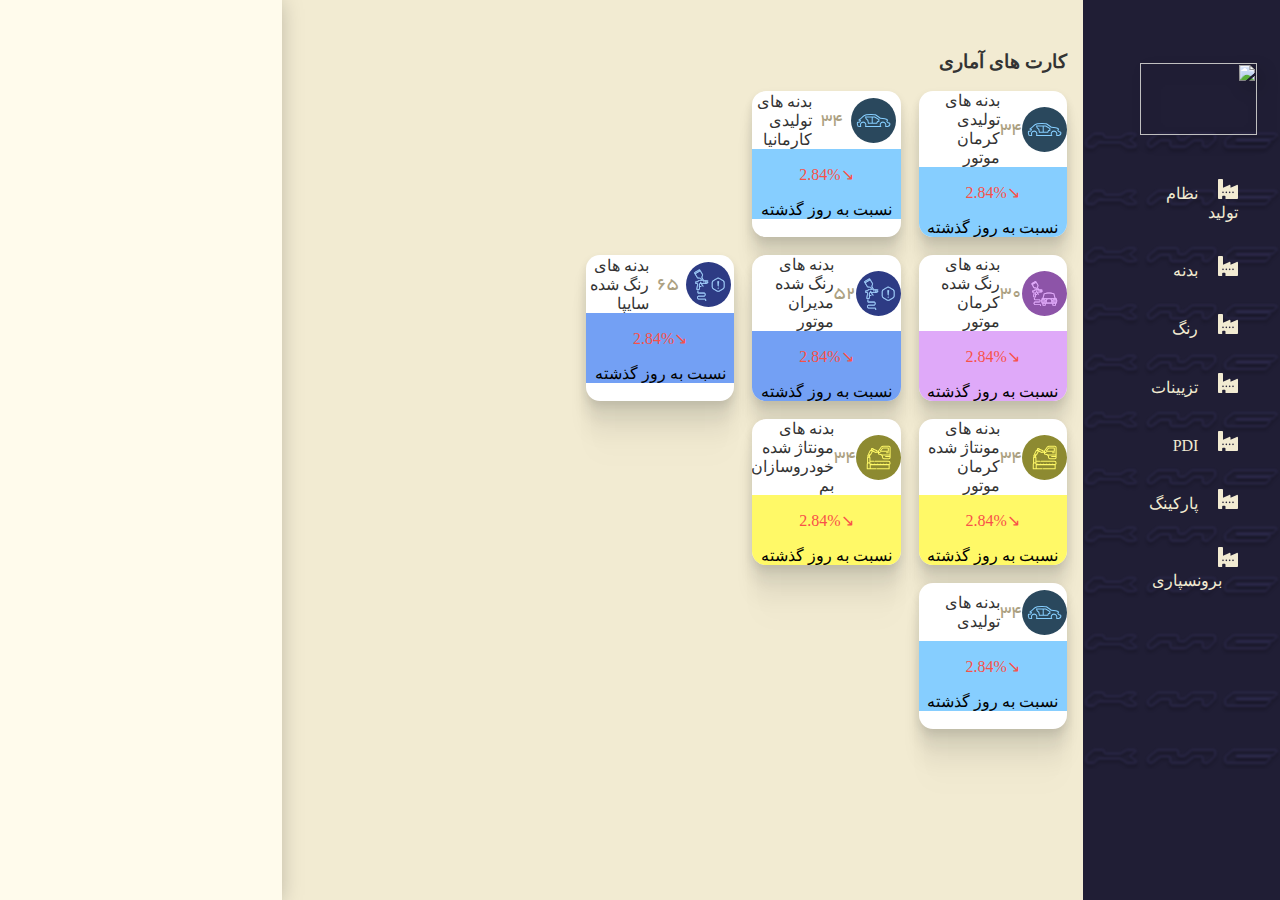
==== commit a95dd799: "deasign update" ====
--- a/index.html
+++ b/index.html
@@ -15,287 +15,36 @@
 
             
 <!-- ##########################################*Home*######################################################### -->
-
-
-                    <a id="HomeA" href="#" class=" flex-row flex-base ss" onclick="removeTextFromList('HomeA');" onmouseover="changeStyleHome()" onmouseout="resetStyleHome();" >
-
-
-                        
-
-
-
-
-
-                        <svg class="svg-base" xmlns="http://www.w3.org/2000/svg" width="20" height="20" viewBox="0 0 20 20" fill="none">
-                            <g clip-path="url(#clip0_11_186)">
-                              <path fill-rule="evenodd" clip-rule="evenodd" d="M7.5 20H4.16667V17.5C4.16667 17.0397 4.53977 16.6667 5 16.6667H6.66667C7.12691 16.6667 7.5 17.0397 7.5 17.5V20ZM12.5 8.65167L18.794 5.92131C19.3481 5.64427 20 6.04718 20 6.66667V19.1667C20 19.6269 19.6269 20 19.1667 20H0.833333C0.373096 20 0 19.6269 0 19.1667V0.833333C0 0.373096 0.373096 0 0.833333 0H4.16667C4.6269 0 5 0.373096 5 0.833333V8.65167L11.294 5.92131C11.8481 5.64427 12.5 6.04718 12.5 6.66667V8.65167ZM5 12.5C5.46023 12.5 5.83333 12.8731 5.83333 13.3333C5.83333 13.7936 5.46023 14.1667 5 14.1667C4.53977 14.1667 4.16667 13.7936 4.16667 13.3333C4.16667 12.8731 4.53977 12.5 5 12.5ZM11.6667 12.5C12.1269 12.5 12.5 12.8731 12.5 13.3333C12.5 13.7936 12.1269 14.1667 11.6667 14.1667C11.2064 14.1667 10.8333 13.7936 10.8333 13.3333C10.8333 12.8731 11.2064 12.5 11.6667 12.5ZM8.33333 12.5C8.79358 12.5 9.16667 12.8731 9.16667 13.3333C9.16667 13.7936 8.79358 14.1667 8.33333 14.1667C7.87309 14.1667 7.5 13.7936 7.5 13.3333C7.5 12.8731 7.87309 12.5 8.33333 12.5ZM15 12.5C15.4602 12.5 15.8333 12.8731 15.8333 13.3333C15.8333 13.7936 15.4602 14.1667 15 14.1667C14.5398 14.1667 14.1667 13.7936 14.1667 13.3333C14.1667 12.8731 14.5398 12.5 15 12.5Z" fill="#5C626A"/>
-                            </g>
-                            <defs>
-                              <clipPath id="clip0_11_186">
-                                <rect width="20" height="20" fill="white"/>
-                              </clipPath>
-                            </defs>
-                          </svg>
-
-
-
-
-
-
-                          <svg class="svg-on-click-off" xmlns="http://www.w3.org/2000/svg" width="20" height="20" viewBox="0 0 20 20" fill="none">
-                            <g clip-path="url(#clip0_11_162)">
-                              <path fill-rule="evenodd" clip-rule="evenodd" d="M7.5 20H4.16667V17.5C4.16667 17.0397 4.53977 16.6667 5 16.6667H6.66667C7.12691 16.6667 7.5 17.0397 7.5 17.5V20ZM12.5 8.65167L18.794 5.92131C19.3481 5.64427 20 6.04718 20 6.66667V19.1667C20 19.6269 19.6269 20 19.1667 20H0.833333C0.373096 20 0 19.6269 0 19.1667V0.833333C0 0.373096 0.373096 0 0.833333 0H4.16667C4.6269 0 5 0.373096 5 0.833333V8.65167L11.294 5.92131C11.8481 5.64427 12.5 6.04718 12.5 6.66667V8.65167ZM5 12.5C5.46023 12.5 5.83333 12.8731 5.83333 13.3333C5.83333 13.7936 5.46023 14.1667 5 14.1667C4.53977 14.1667 4.16667 13.7936 4.16667 13.3333C4.16667 12.8731 4.53977 12.5 5 12.5ZM11.6667 12.5C12.1269 12.5 12.5 12.8731 12.5 13.3333C12.5 13.7936 12.1269 14.1667 11.6667 14.1667C11.2064 14.1667 10.8333 13.7936 10.8333 13.3333C10.8333 12.8731 11.2064 12.5 11.6667 12.5ZM8.33333 12.5C8.79358 12.5 9.16667 12.8731 9.16667 13.3333C9.16667 13.7936 8.79358 14.1667 8.33333 14.1667C7.87309 14.1667 7.5 13.7936 7.5 13.3333C7.5 12.8731 7.87309 12.5 8.33333 12.5ZM15 12.5C15.4602 12.5 15.8333 12.8731 15.8333 13.3333C15.8333 13.7936 15.4602 14.1667 15 14.1667C14.5398 14.1667 14.1667 13.7936 14.1667 13.3333C14.1667 12.8731 14.5398 12.5 15 12.5Z" fill="#2D3136"/>
-                            </g>
-                            <defs>
-                              <clipPath id="clip0_11_162">
-                                <rect width="20" height="20" fill="white"/>
-                              </clipPath>
-                            </defs>
-                          </svg>
-                        
-                        
-                        
-
-                        <svg  class="svg-on-hover-off" xmlns="http://www.w3.org/2000/svg" width="20" height="20" viewBox="0 0 20 20" fill="none">
-                            <g clip-path="url(#clip0_11_181)">
-                              <path fill-rule="evenodd" clip-rule="evenodd" d="M7.5 20H4.16667V17.5C4.16667 17.0397 4.53977 16.6667 5 16.6667H6.66667C7.12691 16.6667 7.5 17.0397 7.5 17.5V20ZM12.5 8.65167L18.794 5.92131C19.3481 5.64427 20 6.04718 20 6.66667V19.1667C20 19.6269 19.6269 20 19.1667 20H0.833333C0.373096 20 0 19.6269 0 19.1667V0.833333C0 0.373096 0.373096 0 0.833333 0H4.16667C4.6269 0 5 0.373096 5 0.833333V8.65167L11.294 5.92131C11.8481 5.64427 12.5 6.04718 12.5 6.66667V8.65167ZM5 12.5C5.46023 12.5 5.83333 12.8731 5.83333 13.3333C5.83333 13.7936 5.46023 14.1667 5 14.1667C4.53977 14.1667 4.16667 13.7936 4.16667 13.3333C4.16667 12.8731 4.53977 12.5 5 12.5ZM11.6667 12.5C12.1269 12.5 12.5 12.8731 12.5 13.3333C12.5 13.7936 12.1269 14.1667 11.6667 14.1667C11.2064 14.1667 10.8333 13.7936 10.8333 13.3333C10.8333 12.8731 11.2064 12.5 11.6667 12.5ZM8.33333 12.5C8.79358 12.5 9.16667 12.8731 9.16667 13.3333C9.16667 13.7936 8.79358 14.1667 8.33333 14.1667C7.87309 14.1667 7.5 13.7936 7.5 13.3333C7.5 12.8731 7.87309 12.5 8.33333 12.5ZM15 12.5C15.4602 12.5 15.8333 12.8731 15.8333 13.3333C15.8333 13.7936 15.4602 14.1667 15 14.1667C14.5398 14.1667 14.1667 13.7936 14.1667 13.3333C14.1667 12.8731 14.5398 12.5 15 12.5Z" fill="#53EAFF"/>
-                            </g>
-                            <defs>
-                              <clipPath id="clip0_11_181">
-                                <rect width="20" height="20" fill="white"/>
-                              </clipPath>
-                            </defs>
-                          </svg>
-        
-                        <p class="mtn-base">خانه</p>
-                    </a>
-<!-- ##########################################*Auth1*######################################################### -->
-
-                    <a href="#" id="AuthHome"  class="َ flex-row-Auth1 flex-base ss" onclick="removeTextFromList('AuthHome');" onmouseover="changeStyleAuth1();" onmouseout="resetStyleAuth1()">
-                    
-
-
-
-
-                      <svg class="svg-base" xmlns="http://www.w3.org/2000/svg" width="20" height="20" viewBox="0 0 20 20" fill="none">
-                        <g clip-path="url(#clip0_11_186)">
-                          <path fill-rule="evenodd" clip-rule="evenodd" d="M7.5 20H4.16667V17.5C4.16667 17.0397 4.53977 16.6667 5 16.6667H6.66667C7.12691 16.6667 7.5 17.0397 7.5 17.5V20ZM12.5 8.65167L18.794 5.92131C19.3481 5.64427 20 6.04718 20 6.66667V19.1667C20 19.6269 19.6269 20 19.1667 20H0.833333C0.373096 20 0 19.6269 0 19.1667V0.833333C0 0.373096 0.373096 0 0.833333 0H4.16667C4.6269 0 5 0.373096 5 0.833333V8.65167L11.294 5.92131C11.8481 5.64427 12.5 6.04718 12.5 6.66667V8.65167ZM5 12.5C5.46023 12.5 5.83333 12.8731 5.83333 13.3333C5.83333 13.7936 5.46023 14.1667 5 14.1667C4.53977 14.1667 4.16667 13.7936 4.16667 13.3333C4.16667 12.8731 4.53977 12.5 5 12.5ZM11.6667 12.5C12.1269 12.5 12.5 12.8731 12.5 13.3333C12.5 13.7936 12.1269 14.1667 11.6667 14.1667C11.2064 14.1667 10.8333 13.7936 10.8333 13.3333C10.8333 12.8731 11.2064 12.5 11.6667 12.5ZM8.33333 12.5C8.79358 12.5 9.16667 12.8731 9.16667 13.3333C9.16667 13.7936 8.79358 14.1667 8.33333 14.1667C7.87309 14.1667 7.5 13.7936 7.5 13.3333C7.5 12.8731 7.87309 12.5 8.33333 12.5ZM15 12.5C15.4602 12.5 15.8333 12.8731 15.8333 13.3333C15.8333 13.7936 15.4602 14.1667 15 14.1667C14.5398 14.1667 14.1667 13.7936 14.1667 13.3333C14.1667 12.8731 14.5398 12.5 15 12.5Z" fill="#5C626A"/>
-                        </g>
-                        <defs>
-                          <clipPath id="clip0_11_186">
-                            <rect width="20" height="20" fill="white"/>
-                          </clipPath>
-                        </defs>
-                      </svg>
-
-                        <svg  class="svg-on-hover-off" xmlns="http://www.w3.org/2000/svg" width="20" height="20" viewBox="0 0 20 20" fill="none">
-                            <g clip-path="url(#clip0_11_181)">
-                              <path fill-rule="evenodd" clip-rule="evenodd" d="M7.5 20H4.16667V17.5C4.16667 17.0397 4.53977 16.6667 5 16.6667H6.66667C7.12691 16.6667 7.5 17.0397 7.5 17.5V20ZM12.5 8.65167L18.794 5.92131C19.3481 5.64427 20 6.04718 20 6.66667V19.1667C20 19.6269 19.6269 20 19.1667 20H0.833333C0.373096 20 0 19.6269 0 19.1667V0.833333C0 0.373096 0.373096 0 0.833333 0H4.16667C4.6269 0 5 0.373096 5 0.833333V8.65167L11.294 5.92131C11.8481 5.64427 12.5 6.04718 12.5 6.66667V8.65167ZM5 12.5C5.46023 12.5 5.83333 12.8731 5.83333 13.3333C5.83333 13.7936 5.46023 14.1667 5 14.1667C4.53977 14.1667 4.16667 13.7936 4.16667 13.3333C4.16667 12.8731 4.53977 12.5 5 12.5ZM11.6667 12.5C12.1269 12.5 12.5 12.8731 12.5 13.3333C12.5 13.7936 12.1269 14.1667 11.6667 14.1667C11.2064 14.1667 10.8333 13.7936 10.8333 13.3333C10.8333 12.8731 11.2064 12.5 11.6667 12.5ZM8.33333 12.5C8.79358 12.5 9.16667 12.8731 9.16667 13.3333C9.16667 13.7936 8.79358 14.1667 8.33333 14.1667C7.87309 14.1667 7.5 13.7936 7.5 13.3333C7.5 12.8731 7.87309 12.5 8.33333 12.5ZM15 12.5C15.4602 12.5 15.8333 12.8731 15.8333 13.3333C15.8333 13.7936 15.4602 14.1667 15 14.1667C14.5398 14.1667 14.1667 13.7936 14.1667 13.3333C14.1667 12.8731 14.5398 12.5 15 12.5Z" fill="#53EAFF"/>
-                            </g>
-                            <defs>
-                              <clipPath id="clip0_11_181">
-                                <rect width="20" height="20" fill="white"/>
-                              </clipPath>
-                            </defs>
-                          </svg>
-
-
-                      
-                        <svg class="svg-on-click-off" xmlns="http://www.w3.org/2000/svg" width="20" height="20" viewBox="0 0 20 20" fill="none">
-                          <g clip-path="url(#clip0_11_162)">
-                            <path fill-rule="evenodd" clip-rule="evenodd" d="M7.5 20H4.16667V17.5C4.16667 17.0397 4.53977 16.6667 5 16.6667H6.66667C7.12691 16.6667 7.5 17.0397 7.5 17.5V20ZM12.5 8.65167L18.794 5.92131C19.3481 5.64427 20 6.04718 20 6.66667V19.1667C20 19.6269 19.6269 20 19.1667 20H0.833333C0.373096 20 0 19.6269 0 19.1667V0.833333C0 0.373096 0.373096 0 0.833333 0H4.16667C4.6269 0 5 0.373096 5 0.833333V8.65167L11.294 5.92131C11.8481 5.64427 12.5 6.04718 12.5 6.66667V8.65167ZM5 12.5C5.46023 12.5 5.83333 12.8731 5.83333 13.3333C5.83333 13.7936 5.46023 14.1667 5 14.1667C4.53977 14.1667 4.16667 13.7936 4.16667 13.3333C4.16667 12.8731 4.53977 12.5 5 12.5ZM11.6667 12.5C12.1269 12.5 12.5 12.8731 12.5 13.3333C12.5 13.7936 12.1269 14.1667 11.6667 14.1667C11.2064 14.1667 10.8333 13.7936 10.8333 13.3333C10.8333 12.8731 11.2064 12.5 11.6667 12.5ZM8.33333 12.5C8.79358 12.5 9.16667 12.8731 9.16667 13.3333C9.16667 13.7936 8.79358 14.1667 8.33333 14.1667C7.87309 14.1667 7.5 13.7936 7.5 13.3333C7.5 12.8731 7.87309 12.5 8.33333 12.5ZM15 12.5C15.4602 12.5 15.8333 12.8731 15.8333 13.3333C15.8333 13.7936 15.4602 14.1667 15 14.1667C14.5398 14.1667 14.1667 13.7936 14.1667 13.3333C14.1667 12.8731 14.5398 12.5 15 12.5Z" fill="#2D3136"/>
-                          </g>
-                          <defs>
-                            <clipPath id="clip0_11_162">
-                              <rect width="20" height="20" fill="white"/>
-                            </clipPath>
-                          </defs>
-                        </svg>
-
-
-                        <p class="mtn-base">بدنه</p>
-                    </a>
-
-
-
-<!-- ##########################################*Auth2*######################################################### -->
-
-
-                    <a href="#" id="Auth2" class="flex-row-Auth2 flex-base ss" onclick="removeTextFromList('Auth2')"; onmouseover="changeStyleAuth2()" onmouseout="resetStyleAuth2()">
-                    
-
-
-
-
-                      <svg class="svg-base" xmlns="http://www.w3.org/2000/svg" width="20" height="20" viewBox="0 0 20 20" fill="none">
-                        <g clip-path="url(#clip0_11_186)">
-                          <path fill-rule="evenodd" clip-rule="evenodd" d="M7.5 20H4.16667V17.5C4.16667 17.0397 4.53977 16.6667 5 16.6667H6.66667C7.12691 16.6667 7.5 17.0397 7.5 17.5V20ZM12.5 8.65167L18.794 5.92131C19.3481 5.64427 20 6.04718 20 6.66667V19.1667C20 19.6269 19.6269 20 19.1667 20H0.833333C0.373096 20 0 19.6269 0 19.1667V0.833333C0 0.373096 0.373096 0 0.833333 0H4.16667C4.6269 0 5 0.373096 5 0.833333V8.65167L11.294 5.92131C11.8481 5.64427 12.5 6.04718 12.5 6.66667V8.65167ZM5 12.5C5.46023 12.5 5.83333 12.8731 5.83333 13.3333C5.83333 13.7936 5.46023 14.1667 5 14.1667C4.53977 14.1667 4.16667 13.7936 4.16667 13.3333C4.16667 12.8731 4.53977 12.5 5 12.5ZM11.6667 12.5C12.1269 12.5 12.5 12.8731 12.5 13.3333C12.5 13.7936 12.1269 14.1667 11.6667 14.1667C11.2064 14.1667 10.8333 13.7936 10.8333 13.3333C10.8333 12.8731 11.2064 12.5 11.6667 12.5ZM8.33333 12.5C8.79358 12.5 9.16667 12.8731 9.16667 13.3333C9.16667 13.7936 8.79358 14.1667 8.33333 14.1667C7.87309 14.1667 7.5 13.7936 7.5 13.3333C7.5 12.8731 7.87309 12.5 8.33333 12.5ZM15 12.5C15.4602 12.5 15.8333 12.8731 15.8333 13.3333C15.8333 13.7936 15.4602 14.1667 15 14.1667C14.5398 14.1667 14.1667 13.7936 14.1667 13.3333C14.1667 12.8731 14.5398 12.5 15 12.5Z" fill="#5C626A"/>
-                        </g>
-                        <defs>
-                          <clipPath id="clip0_11_186">
-                            <rect width="20" height="20" fill="white"/>
-                          </clipPath>
-                        </defs>
-                      </svg>
-
-                        <svg  class="svg-on-hover-off" xmlns="http://www.w3.org/2000/svg" width="20" height="20" viewBox="0 0 20 20" fill="none">
-                            <g clip-path="url(#clip0_11_181)">
-                              <path fill-rule="evenodd" clip-rule="evenodd" d="M7.5 20H4.16667V17.5C4.16667 17.0397 4.53977 16.6667 5 16.6667H6.66667C7.12691 16.6667 7.5 17.0397 7.5 17.5V20ZM12.5 8.65167L18.794 5.92131C19.3481 5.64427 20 6.04718 20 6.66667V19.1667C20 19.6269 19.6269 20 19.1667 20H0.833333C0.373096 20 0 19.6269 0 19.1667V0.833333C0 0.373096 0.373096 0 0.833333 0H4.16667C4.6269 0 5 0.373096 5 0.833333V8.65167L11.294 5.92131C11.8481 5.64427 12.5 6.04718 12.5 6.66667V8.65167ZM5 12.5C5.46023 12.5 5.83333 12.8731 5.83333 13.3333C5.83333 13.7936 5.46023 14.1667 5 14.1667C4.53977 14.1667 4.16667 13.7936 4.16667 13.3333C4.16667 12.8731 4.53977 12.5 5 12.5ZM11.6667 12.5C12.1269 12.5 12.5 12.8731 12.5 13.3333C12.5 13.7936 12.1269 14.1667 11.6667 14.1667C11.2064 14.1667 10.8333 13.7936 10.8333 13.3333C10.8333 12.8731 11.2064 12.5 11.6667 12.5ZM8.33333 12.5C8.79358 12.5 9.16667 12.8731 9.16667 13.3333C9.16667 13.7936 8.79358 14.1667 8.33333 14.1667C7.87309 14.1667 7.5 13.7936 7.5 13.3333C7.5 12.8731 7.87309 12.5 8.33333 12.5ZM15 12.5C15.4602 12.5 15.8333 12.8731 15.8333 13.3333C15.8333 13.7936 15.4602 14.1667 15 14.1667C14.5398 14.1667 14.1667 13.7936 14.1667 13.3333C14.1667 12.8731 14.5398 12.5 15 12.5Z" fill="#53EAFF"/>
-                            </g>
-                            <defs>
-                              <clipPath id="clip0_11_181">
-                                <rect width="20" height="20" fill="white"/>
-                              </clipPath>
-                            </defs>
-                          </svg>
-
-
-                        <p class="mtn-base">رنگ</p>
-                    </a>
-
-<!-- ##########################################*Auth3*######################################################### -->
-
-
-
-                    <a href="#" id="Auth3" class="flex-row-Auth3 flex-base ss" onclick="removeTextFromList('Auth3')"; onmouseover="changeStyleAuth3()" onmouseout="resetStyleAuth3()">
-                    
-
-
-
-
-                      <svg class="svg-base" xmlns="http://www.w3.org/2000/svg" width="20" height="20" viewBox="0 0 20 20" fill="none">
-                        <g clip-path="url(#clip0_11_186)">
-                          <path fill-rule="evenodd" clip-rule="evenodd" d="M7.5 20H4.16667V17.5C4.16667 17.0397 4.53977 16.6667 5 16.6667H6.66667C7.12691 16.6667 7.5 17.0397 7.5 17.5V20ZM12.5 8.65167L18.794 5.92131C19.3481 5.64427 20 6.04718 20 6.66667V19.1667C20 19.6269 19.6269 20 19.1667 20H0.833333C0.373096 20 0 19.6269 0 19.1667V0.833333C0 0.373096 0.373096 0 0.833333 0H4.16667C4.6269 0 5 0.373096 5 0.833333V8.65167L11.294 5.92131C11.8481 5.64427 12.5 6.04718 12.5 6.66667V8.65167ZM5 12.5C5.46023 12.5 5.83333 12.8731 5.83333 13.3333C5.83333 13.7936 5.46023 14.1667 5 14.1667C4.53977 14.1667 4.16667 13.7936 4.16667 13.3333C4.16667 12.8731 4.53977 12.5 5 12.5ZM11.6667 12.5C12.1269 12.5 12.5 12.8731 12.5 13.3333C12.5 13.7936 12.1269 14.1667 11.6667 14.1667C11.2064 14.1667 10.8333 13.7936 10.8333 13.3333C10.8333 12.8731 11.2064 12.5 11.6667 12.5ZM8.33333 12.5C8.79358 12.5 9.16667 12.8731 9.16667 13.3333C9.16667 13.7936 8.79358 14.1667 8.33333 14.1667C7.87309 14.1667 7.5 13.7936 7.5 13.3333C7.5 12.8731 7.87309 12.5 8.33333 12.5ZM15 12.5C15.4602 12.5 15.8333 12.8731 15.8333 13.3333C15.8333 13.7936 15.4602 14.1667 15 14.1667C14.5398 14.1667 14.1667 13.7936 14.1667 13.3333C14.1667 12.8731 14.5398 12.5 15 12.5Z" fill="#5C626A"/>
-                        </g>
-                        <defs>
-                          <clipPath id="clip0_11_186">
-                            <rect width="20" height="20" fill="white"/>
-                          </clipPath>
-                        </defs>
-                      </svg>
-
-                        <svg  class="svg-on-hover-off" xmlns="http://www.w3.org/2000/svg" width="20" height="20" viewBox="0 0 20 20" fill="none">
-                            <g clip-path="url(#clip0_11_181)">
-                              <path fill-rule="evenodd" clip-rule="evenodd" d="M7.5 20H4.16667V17.5C4.16667 17.0397 4.53977 16.6667 5 16.6667H6.66667C7.12691 16.6667 7.5 17.0397 7.5 17.5V20ZM12.5 8.65167L18.794 5.92131C19.3481 5.64427 20 6.04718 20 6.66667V19.1667C20 19.6269 19.6269 20 19.1667 20H0.833333C0.373096 20 0 19.6269 0 19.1667V0.833333C0 0.373096 0.373096 0 0.833333 0H4.16667C4.6269 0 5 0.373096 5 0.833333V8.65167L11.294 5.92131C11.8481 5.64427 12.5 6.04718 12.5 6.66667V8.65167ZM5 12.5C5.46023 12.5 5.83333 12.8731 5.83333 13.3333C5.83333 13.7936 5.46023 14.1667 5 14.1667C4.53977 14.1667 4.16667 13.7936 4.16667 13.3333C4.16667 12.8731 4.53977 12.5 5 12.5ZM11.6667 12.5C12.1269 12.5 12.5 12.8731 12.5 13.3333C12.5 13.7936 12.1269 14.1667 11.6667 14.1667C11.2064 14.1667 10.8333 13.7936 10.8333 13.3333C10.8333 12.8731 11.2064 12.5 11.6667 12.5ZM8.33333 12.5C8.79358 12.5 9.16667 12.8731 9.16667 13.3333C9.16667 13.7936 8.79358 14.1667 8.33333 14.1667C7.87309 14.1667 7.5 13.7936 7.5 13.3333C7.5 12.8731 7.87309 12.5 8.33333 12.5ZM15 12.5C15.4602 12.5 15.8333 12.8731 15.8333 13.3333C15.8333 13.7936 15.4602 14.1667 15 14.1667C14.5398 14.1667 14.1667 13.7936 14.1667 13.3333C14.1667 12.8731 14.5398 12.5 15 12.5Z" fill="#53EAFF"/>
-                            </g>
-                            <defs>
-                              <clipPath id="clip0_11_181">
-                                <rect width="20" height="20" fill="white"/>
-                              </clipPath>
-                            </defs>
-                          </svg>
-
-
-                        <p class="mtn-base">تزیینات</p>
-                    </a>
-
-
-<!-- ##########################################*Auth4*######################################################### -->
-
-
-                    <a href="#" id="Auth4" class="flex-row-Auth4 flex-base ss" onclick="removeTextFromList('Auth4')";  onmouseover="changeStyleAuth4()" onmouseout="resetStyleAuth4()">
-                    
-
-
-
-
-                      <svg class="svg-base" xmlns="http://www.w3.org/2000/svg" width="20" height="20" viewBox="0 0 20 20" fill="none">
-                        <g clip-path="url(#clip0_11_186)">
-                          <path fill-rule="evenodd" clip-rule="evenodd" d="M7.5 20H4.16667V17.5C4.16667 17.0397 4.53977 16.6667 5 16.6667H6.66667C7.12691 16.6667 7.5 17.0397 7.5 17.5V20ZM12.5 8.65167L18.794 5.92131C19.3481 5.64427 20 6.04718 20 6.66667V19.1667C20 19.6269 19.6269 20 19.1667 20H0.833333C0.373096 20 0 19.6269 0 19.1667V0.833333C0 0.373096 0.373096 0 0.833333 0H4.16667C4.6269 0 5 0.373096 5 0.833333V8.65167L11.294 5.92131C11.8481 5.64427 12.5 6.04718 12.5 6.66667V8.65167ZM5 12.5C5.46023 12.5 5.83333 12.8731 5.83333 13.3333C5.83333 13.7936 5.46023 14.1667 5 14.1667C4.53977 14.1667 4.16667 13.7936 4.16667 13.3333C4.16667 12.8731 4.53977 12.5 5 12.5ZM11.6667 12.5C12.1269 12.5 12.5 12.8731 12.5 13.3333C12.5 13.7936 12.1269 14.1667 11.6667 14.1667C11.2064 14.1667 10.8333 13.7936 10.8333 13.3333C10.8333 12.8731 11.2064 12.5 11.6667 12.5ZM8.33333 12.5C8.79358 12.5 9.16667 12.8731 9.16667 13.3333C9.16667 13.7936 8.79358 14.1667 8.33333 14.1667C7.87309 14.1667 7.5 13.7936 7.5 13.3333C7.5 12.8731 7.87309 12.5 8.33333 12.5ZM15 12.5C15.4602 12.5 15.8333 12.8731 15.8333 13.3333C15.8333 13.7936 15.4602 14.1667 15 14.1667C14.5398 14.1667 14.1667 13.7936 14.1667 13.3333C14.1667 12.8731 14.5398 12.5 15 12.5Z" fill="#5C626A"/>
-                        </g>
-                        <defs>
-                          <clipPath id="clip0_11_186">
-                            <rect width="20" height="20" fill="white"/>
-                          </clipPath>
-                        </defs>
-                      </svg>
-
-                        <svg  class="svg-on-hover-off" xmlns="http://www.w3.org/2000/svg" width="20" height="20" viewBox="0 0 20 20" fill="none">
-                            <g clip-path="url(#clip0_11_181)">
-                              <path fill-rule="evenodd" clip-rule="evenodd" d="M7.5 20H4.16667V17.5C4.16667 17.0397 4.53977 16.6667 5 16.6667H6.66667C7.12691 16.6667 7.5 17.0397 7.5 17.5V20ZM12.5 8.65167L18.794 5.92131C19.3481 5.64427 20 6.04718 20 6.66667V19.1667C20 19.6269 19.6269 20 19.1667 20H0.833333C0.373096 20 0 19.6269 0 19.1667V0.833333C0 0.373096 0.373096 0 0.833333 0H4.16667C4.6269 0 5 0.373096 5 0.833333V8.65167L11.294 5.92131C11.8481 5.64427 12.5 6.04718 12.5 6.66667V8.65167ZM5 12.5C5.46023 12.5 5.83333 12.8731 5.83333 13.3333C5.83333 13.7936 5.46023 14.1667 5 14.1667C4.53977 14.1667 4.16667 13.7936 4.16667 13.3333C4.16667 12.8731 4.53977 12.5 5 12.5ZM11.6667 12.5C12.1269 12.5 12.5 12.8731 12.5 13.3333C12.5 13.7936 12.1269 14.1667 11.6667 14.1667C11.2064 14.1667 10.8333 13.7936 10.8333 13.3333C10.8333 12.8731 11.2064 12.5 11.6667 12.5ZM8.33333 12.5C8.79358 12.5 9.16667 12.8731 9.16667 13.3333C9.16667 13.7936 8.79358 14.1667 8.33333 14.1667C7.87309 14.1667 7.5 13.7936 7.5 13.3333C7.5 12.8731 7.87309 12.5 8.33333 12.5ZM15 12.5C15.4602 12.5 15.8333 12.8731 15.8333 13.3333C15.8333 13.7936 15.4602 14.1667 15 14.1667C14.5398 14.1667 14.1667 13.7936 14.1667 13.3333C14.1667 12.8731 14.5398 12.5 15 12.5Z" fill="#53EAFF"/>
-                            </g>
-                            <defs>
-                              <clipPath id="clip0_11_181">
-                                <rect width="20" height="20" fill="white"/>
-                              </clipPath>
-                            </defs>
-                          </svg>
-
-
-                        <p class="mtn-base">PDI</p>
-                    </a>
-
-<!-- ##########################################*Auth5*######################################################### -->
-
-
-
-                    <a href="#" id="Auth5" class="flex-row-Auth5 flex-base ss" onclick="removeTextFromList('Auth5')"; onmouseover="changeStyleAuth5()" onmouseout="resetStyleAuth5()">
-                    
-
-
-
-
-                      <svg class="svg-base" xmlns="http://www.w3.org/2000/svg" width="20" height="20" viewBox="0 0 20 20" fill="none">
-                        <g clip-path="url(#clip0_11_186)">
-                          <path fill-rule="evenodd" clip-rule="evenodd" d="M7.5 20H4.16667V17.5C4.16667 17.0397 4.53977 16.6667 5 16.6667H6.66667C7.12691 16.6667 7.5 17.0397 7.5 17.5V20ZM12.5 8.65167L18.794 5.92131C19.3481 5.64427 20 6.04718 20 6.66667V19.1667C20 19.6269 19.6269 20 19.1667 20H0.833333C0.373096 20 0 19.6269 0 19.1667V0.833333C0 0.373096 0.373096 0 0.833333 0H4.16667C4.6269 0 5 0.373096 5 0.833333V8.65167L11.294 5.92131C11.8481 5.64427 12.5 6.04718 12.5 6.66667V8.65167ZM5 12.5C5.46023 12.5 5.83333 12.8731 5.83333 13.3333C5.83333 13.7936 5.46023 14.1667 5 14.1667C4.53977 14.1667 4.16667 13.7936 4.16667 13.3333C4.16667 12.8731 4.53977 12.5 5 12.5ZM11.6667 12.5C12.1269 12.5 12.5 12.8731 12.5 13.3333C12.5 13.7936 12.1269 14.1667 11.6667 14.1667C11.2064 14.1667 10.8333 13.7936 10.8333 13.3333C10.8333 12.8731 11.2064 12.5 11.6667 12.5ZM8.33333 12.5C8.79358 12.5 9.16667 12.8731 9.16667 13.3333C9.16667 13.7936 8.79358 14.1667 8.33333 14.1667C7.87309 14.1667 7.5 13.7936 7.5 13.3333C7.5 12.8731 7.87309 12.5 8.33333 12.5ZM15 12.5C15.4602 12.5 15.8333 12.8731 15.8333 13.3333C15.8333 13.7936 15.4602 14.1667 15 14.1667C14.5398 14.1667 14.1667 13.7936 14.1667 13.3333C14.1667 12.8731 14.5398 12.5 15 12.5Z" fill="#5C626A"/>
-                        </g>
-                        <defs>
-                          <clipPath id="clip0_11_186">
-                            <rect width="20" height="20" fill="white"/>
-                          </clipPath>
-                        </defs>
-                      </svg>
-
-                        <svg  class="svg-on-hover-off" xmlns="http://www.w3.org/2000/svg" width="20" height="20" viewBox="0 0 20 20" fill="none">
-                            <g clip-path="url(#clip0_11_181)">
-                              <path fill-rule="evenodd" clip-rule="evenodd" d="M7.5 20H4.16667V17.5C4.16667 17.0397 4.53977 16.6667 5 16.6667H6.66667C7.12691 16.6667 7.5 17.0397 7.5 17.5V20ZM12.5 8.65167L18.794 5.92131C19.3481 5.64427 20 6.04718 20 6.66667V19.1667C20 19.6269 19.6269 20 19.1667 20H0.833333C0.373096 20 0 19.6269 0 19.1667V0.833333C0 0.373096 0.373096 0 0.833333 0H4.16667C4.6269 0 5 0.373096 5 0.833333V8.65167L11.294 5.92131C11.8481 5.64427 12.5 6.04718 12.5 6.66667V8.65167ZM5 12.5C5.46023 12.5 5.83333 12.8731 5.83333 13.3333C5.83333 13.7936 5.46023 14.1667 5 14.1667C4.53977 14.1667 4.16667 13.7936 4.16667 13.3333C4.16667 12.8731 4.53977 12.5 5 12.5ZM11.6667 12.5C12.1269 12.5 12.5 12.8731 12.5 13.3333C12.5 13.7936 12.1269 14.1667 11.6667 14.1667C11.2064 14.1667 10.8333 13.7936 10.8333 13.3333C10.8333 12.8731 11.2064 12.5 11.6667 12.5ZM8.33333 12.5C8.79358 12.5 9.16667 12.8731 9.16667 13.3333C9.16667 13.7936 8.79358 14.1667 8.33333 14.1667C7.87309 14.1667 7.5 13.7936 7.5 13.3333C7.5 12.8731 7.87309 12.5 8.33333 12.5ZM15 12.5C15.4602 12.5 15.8333 12.8731 15.8333 13.3333C15.8333 13.7936 15.4602 14.1667 15 14.1667C14.5398 14.1667 14.1667 13.7936 14.1667 13.3333C14.1667 12.8731 14.5398 12.5 15 12.5Z" fill="#53EAFF"/>
-                            </g>
-                            <defs>
-                              <clipPath id="clip0_11_181">
-                                <rect width="20" height="20" fill="white"/>
-                              </clipPath>
-                            </defs>
-                          </svg>
-
-
-                        <p class="mtn-base">پارکینگ</p>
-                    </a>
-
-<!-- ##########################################*Auth6*######################################################### -->
-
-
-
-                    <a href="#" id="Auth6" class="flex-row-Auth6 flex-base ss" onclick="removeTextFromList('Auth6')"; onmouseover="changeStyleAuth6()" onmouseout="resetStyleAuth6()">
-                    
-
-
-
-
-                      <svg class="svg-base" xmlns="http://www.w3.org/2000/svg" width="20" height="20" viewBox="0 0 20 20" fill="none">
-                        <g clip-path="url(#clip0_11_186)">
-                          <path fill-rule="evenodd" clip-rule="evenodd" d="M7.5 20H4.16667V17.5C4.16667 17.0397 4.53977 16.6667 5 16.6667H6.66667C7.12691 16.6667 7.5 17.0397 7.5 17.5V20ZM12.5 8.65167L18.794 5.92131C19.3481 5.64427 20 6.04718 20 6.66667V19.1667C20 19.6269 19.6269 20 19.1667 20H0.833333C0.373096 20 0 19.6269 0 19.1667V0.833333C0 0.373096 0.373096 0 0.833333 0H4.16667C4.6269 0 5 0.373096 5 0.833333V8.65167L11.294 5.92131C11.8481 5.64427 12.5 6.04718 12.5 6.66667V8.65167ZM5 12.5C5.46023 12.5 5.83333 12.8731 5.83333 13.3333C5.83333 13.7936 5.46023 14.1667 5 14.1667C4.53977 14.1667 4.16667 13.7936 4.16667 13.3333C4.16667 12.8731 4.53977 12.5 5 12.5ZM11.6667 12.5C12.1269 12.5 12.5 12.8731 12.5 13.3333C12.5 13.7936 12.1269 14.1667 11.6667 14.1667C11.2064 14.1667 10.8333 13.7936 10.8333 13.3333C10.8333 12.8731 11.2064 12.5 11.6667 12.5ZM8.33333 12.5C8.79358 12.5 9.16667 12.8731 9.16667 13.3333C9.16667 13.7936 8.79358 14.1667 8.33333 14.1667C7.87309 14.1667 7.5 13.7936 7.5 13.3333C7.5 12.8731 7.87309 12.5 8.33333 12.5ZM15 12.5C15.4602 12.5 15.8333 12.8731 15.8333 13.3333C15.8333 13.7936 15.4602 14.1667 15 14.1667C14.5398 14.1667 14.1667 13.7936 14.1667 13.3333C14.1667 12.8731 14.5398 12.5 15 12.5Z" fill="#5C626A"/>
-                        </g>
-                        <defs>
-                          <clipPath id="clip0_11_186">
-                            <rect width="20" height="20" fill="white"/>
-                          </clipPath>
-                        </defs>
-                      </svg>
-
-                        <svg  class="svg-on-hover-off" xmlns="http://www.w3.org/2000/svg" width="20" height="20" viewBox="0 0 20 20" fill="none">
-                            <g clip-path="url(#clip0_11_181)">
-                              <path fill-rule="evenodd" clip-rule="evenodd" d="M7.5 20H4.16667V17.5C4.16667 17.0397 4.53977 16.6667 5 16.6667H6.66667C7.12691 16.6667 7.5 17.0397 7.5 17.5V20ZM12.5 8.65167L18.794 5.92131C19.3481 5.64427 20 6.04718 20 6.66667V19.1667C20 19.6269 19.6269 20 19.1667 20H0.833333C0.373096 20 0 19.6269 0 19.1667V0.833333C0 0.373096 0.373096 0 0.833333 0H4.16667C4.6269 0 5 0.373096 5 0.833333V8.65167L11.294 5.92131C11.8481 5.64427 12.5 6.04718 12.5 6.66667V8.65167ZM5 12.5C5.46023 12.5 5.83333 12.8731 5.83333 13.3333C5.83333 13.7936 5.46023 14.1667 5 14.1667C4.53977 14.1667 4.16667 13.7936 4.16667 13.3333C4.16667 12.8731 4.53977 12.5 5 12.5ZM11.6667 12.5C12.1269 12.5 12.5 12.8731 12.5 13.3333C12.5 13.7936 12.1269 14.1667 11.6667 14.1667C11.2064 14.1667 10.8333 13.7936 10.8333 13.3333C10.8333 12.8731 11.2064 12.5 11.6667 12.5ZM8.33333 12.5C8.79358 12.5 9.16667 12.8731 9.16667 13.3333C9.16667 13.7936 8.79358 14.1667 8.33333 14.1667C7.87309 14.1667 7.5 13.7936 7.5 13.3333C7.5 12.8731 7.87309 12.5 8.33333 12.5ZM15 12.5C15.4602 12.5 15.8333 12.8731 15.8333 13.3333C15.8333 13.7936 15.4602 14.1667 15 14.1667C14.5398 14.1667 14.1667 13.7936 14.1667 13.3333C14.1667 12.8731 14.5398 12.5 15 12.5Z" fill="#53EAFF"/>
-                            </g>
-                            <defs>
-                              <clipPath id="clip0_11_181">
-                                <rect width="20" height="20" fill="white"/>
-                              </clipPath>
-                            </defs>
-                          </svg>
-
-
-                        <p class="mtn-base">برونسپاری</p>
-                    </a>
+      <div class="menus">
+        <a href="#" class="menu-Btn">
+          <img src="assets/shayan-menu/factory.svg" alt="" class="icon">
+          <span>نظام تولید</span> 
+        </a>
+        <a href="#" class="menu-Btn">
+          <img src="assets/shayan-menu/factory.svg" alt="" class="icon">
+          <span>بدنه</span> 
+        </a>
+        <a href="#" class="menu-Btn">
+          <img src="assets/shayan-menu/factory.svg" alt="" class="icon">
+          <span>رنگ</span>
+        </a>
+        <a href="#" class="menu-Btn">
+          <img src="assets/shayan-menu/factory.svg" alt="" class="icon">
+          <span>تزیینات</span>
+        </a>
+        <a href="#" class="menu-Btn">
+          <img src="assets/shayan-menu/factory.svg" alt="" class="icon">
+          <span>PDI</span>
+        </a>
+        <a href="#" class="menu-Btn">
+          <img src="assets/shayan-menu/factory.svg" alt="" class="icon">
+          <span>پارکینگ</span>
+        </a>
+        <a href="#" class="menu-Btn">
+          <img src="assets/shayan-menu/factory.svg" alt="" class="icon">
+          <span>برونسپاری</span>
+        </a>
+      </div>
 
                     
                     
@@ -333,7 +82,7 @@
                       </span>
                     </div>
                     <!-- row 2 (data status) -->
-                    <div class="stutsView">
+                    <div class="stutsView stsbody">
                       <!-- data value -->
                       <p class="Data-Value">↘2.84%</p>
                       <!-- data description -->
@@ -354,7 +103,7 @@
                   </span>
                  </div>
                  <!-- row 2 (data status) -->
-                 <div class="stutsView">
+                 <div class="stutsView stsbody">
                    <!-- data value -->
                    <p class="Data-Value">↘2.84%</p>
                    <!-- data description -->
@@ -375,7 +124,7 @@
                       </span>
                     </div>
                     <!-- row 2 (data status) -->
-                    <div class="stutsView">
+                    <div class="stutsView stspaint">
                       <!-- data value -->
                       <p class="Data-Value">↘2.84%</p>
                       <!-- data description -->
@@ -396,7 +145,7 @@
                       </span>
                     </div>
                     <!-- row 2 (data status) -->
-                    <div class="stutsView">
+                    <div class="stutsView stspaint2">
                       <!-- data value -->
                       <p class="Data-Value">↘2.84%</p>
                       <!-- data description -->
@@ -417,7 +166,7 @@
                       </span>
                     </div>
                     <!-- row 2 (data status) -->
-                    <div class="stutsView">
+                    <div class="stutsView stspaint2">
                       <!-- data value -->
                       <p class="Data-Value">↘2.84%</p>
                       <!-- data description -->
@@ -438,7 +187,7 @@
                       </span>
                     </div>
                     <!-- row 2 (data status) -->
-                    <div class="stutsView">
+                    <div class="stutsView ststrim">
                       <!-- data value -->
                       <p class="Data-Value">↘2.84%</p>
                       <!-- data description -->
@@ -459,7 +208,7 @@
                       </span>
                     </div>
                     <!-- row 2 (data status) -->
-                    <div class="stutsView">
+                    <div class="stutsView ststrim">
                       <!-- data value -->
                       <p class="Data-Value">↘2.84%</p>
                       <!-- data description -->
@@ -477,7 +226,7 @@
                       <span>بدنه های  تولیدی</span>
                     </div>
                     <!-- row 2 (data status) -->
-                    <div class="stutsView">
+                    <div class="stutsView stsprk">
                       <!-- data value -->
                       <p class="Data-Value">↘2.84%</p>
                       <!-- data description -->
@@ -487,7 +236,7 @@
 
             </div>
         </div>
-        <div class="tableSec">
+        <!-- <div class="tableSec">
           <h3 class="SecTitle">جدول تولیدی</h3>
           <div class="table-container">
             <div class='mv_table'>
@@ -565,7 +314,7 @@
                     </tr>
               </table>
           </div>
-          </div>
+          </div> -->
         </div> 
         
         
@@ -573,65 +322,12 @@
 
 
     </section>
-
+    <section class="UserPnl sidebar" id="mySidebar">
+      
+    </section>
 
 
     <!-- محمود این اون بخشی هست که قسمت اطلاعات یوزر توش هست -->
-    <section class="UserPnl sidebar" id="mySidebar">
-      <div class="UserPnlSec">
-        <div class="UserinfoSec">
-          <div class="userbtns">
-              <span>اطلاعات کاربر</span>
-              <a href="#">
-                <img src="assets/Mahmoud-userpanel/email.svg" alt="">
-              </a>
-              <a href="#">
-                <img src="assets/Mahmoud-userpanel/kmcWebsites.svg" alt="">
-              </a>
-              <a href="#">
-                <img src="assets/Mahmoud-userpanel/edit.svg" alt="">
-              </a>
-              <a href="#">
-                <img src="assets/Mahmoud-userpanel/login-svgrepo-com 2.svg" alt="">
-              </a>
-          </div>
-          <div class="Userprofil">
-            <img src="assets/Mahmoud-userpanel/user-female.svg" alt="">
-            <h2>تهمینه فرخ دوست</h2>
-            <span>سرپرست واحد سیستم ها</span>
-            <div class="ipcontainer">
-              <span><img src="assets/Mahmoud-userpanel/computer.svg" alt=""></span>
-              <span class="ipadres">192.168.4.51</span>
-            </div>
-          </div>
-          <hr>
-          
-      </div>  
-      <div class="NotifSec">
-        <div class="navbarbtns">
-            <span> اطلاعیه ها</span>
-       
-        </div>  
-        <hr>
-      </div>
-      <button class="openbtn" onclick="openNav()">⟪</button>
-      </div>
-      <a href="javascript:void(0)" class="closebtn" onclick="closeNav()">⟫</a>
-      <script>
-        function openNav() {
-          // document.getElementById("mysidebar").classList.add('UserPnl')
-        document.getElementById("mySidebar").style.width = "50vh";
-        document.getElementById("mySidebar").style.height = "100vh";
-        document.getElementsByClassName("openbtn").style.opacity = "0";
-        // document.getElementById("main").style.marginLeft = "300px";
-        }
-
-        function closeNav() {
-          document.getElementById("mySidebar").style.width = "0";
-          document.getElementById("main").style.marginLeft= "0";
-        }
-
-      </script>
-  </section>
+
 </body>
 </html>--- a/style.css
+++ b/style.css
@@ -15,7 +15,7 @@
     src: url(references/fonts/B-YEKAN.TTF);
 }
 
-*{
+body{
     font-family: 'int-medium';
 }
 
@@ -23,13 +23,18 @@
     display: flex;
     margin: 0%;
     padding: 0%;
-    background-color: #212529;
+    background-color: #F2EBD2;
     flex-direction: row;
     justify-content:space-between;
 }
 
 /*---------------------------------------------------------------Menu panel section---------------------------------------------------------------*/
 .MenuPnl{
+    background-image: url('assets/shayan-menu/KMCptrn.svg');
+    background-size: contain;
+    background-repeat: no-repeat;
+    background-position: center;
+    background-clip: border-box;
     display: flex;
     flex-direction: column;
     width: 35vh;
@@ -38,299 +43,52 @@
     flex-wrap: wrap;
     align-content: center;
     /* padding-top:20vh ; */
-    background-color: #272B2F;
+    background-color: #201E35;
     
 }
-
-
 .img-logo{
-    display: flex;
     fill: #D9D9D9;
     stroke-width: 1px;
     stroke: #FFF;
     filter: drop-shadow(6px 7px 8px rgba(0, 0, 0, 0.19));
-    position: relative;
-    top: 7vh;
+    /* position: relative; */
+    margin-top: 7vh;
+    margin-bottom: 4vh;
     width: 77%;
     height: 8vh;
 }
-.flex-row{
-    position: relative;
-    top:16vh;
-}
-
-
-.flex-row-Auth1{
-    position: relative;
-    top: 16vh;
-    
-}
-
-
-.flex-row-Auth2{
-    position: relative;
-    top: 16vh;
-    
-}
-
-
-.flex-row-Auth3{
-    position: relative;
-    top: 16vh;
-    
-}
-
-
-.flex-row-Auth4{
-    position: relative;
-    top: 16vh;
-    
-}
-
-
-.flex-row-Auth5{
-    position: relative;
-    top: 16vh;
-    
-}
-
-
-.flex-row-Auth6{
-    position: relative;
-    top: 16vh;
-    
-}
+.menus{
+    display: inline-flex;
+    flex-direction: column;
+    width: 70%;
+    gap: 2vh;
+    /* background-color: #1b90bb; */
+}
+.menus a{
+    border-radius: 0.5rem;
+    padding: 0.9vh 2.1vh;
+    background-color: #f2ebd201;
+    transition: 300ms ease;
+    color: #F2EBD2;
+    text-decoration: none;
+}
+.menus a span{
+    margin-right: 1rem;
+}
+.MenuPnl a{
+    font-family: 'int-bold';
+}
+.menus a:hover{
+    background-color: #F2EBD2;
+    color: #333050;
+    .icon{
+        filter: invert(8%) sepia(100%) saturate(400) hue-rotate(180deg) brightness(40%) contrast(200%);
+    }
+}
+
+
 /* ,,,,,,,,,,,,,,,,,,,,,,,,,,,,,,,,,,,,,,,,,,,,,,,,,,,,,,,,,,,,,,,,,,,,,,,,,,,,,,,,,,,,,,,,, */
 /* flex styles dynamik */
-.ss{
-    display: flex;
-}
-/* flex 0n click  */
-.flex-on-click{
-    display: flex;
-    margin-bottom: 2.5vh;
-    border-radius: 18px;
-    background: #32363B;
-    justify-content: center;
-    align-items: center;
-    font-size: 20px;
-    width: 85%;
-    height: 6%;
-    text-decoration: none;
-
-
-    border-radius: 18px;
-    background: #53EAFF;
-    box-shadow: 0px 0px 17px 0px rgba(83, 234, 255, 0.30);
-}
-
-
-/* flex on hover  */
-
-.flex-on-hover{
-    display: flex;
-    margin-bottom: 2.5vh;
-    border-radius: 18px;
-    background: #32363B;
-    justify-content: space-evenly;
-    align-items: center;
-    font-size: 20px;
-    width: 85%;
-    height: 6%;
-    text-decoration: none;
-
-    
-    border-radius: 18px;
-    background: #32363B;
-    box-shadow: 0px 0px 17px 0px rgba(83, 234, 255, 0.30);
-    color: #53EAFF;
-    text-align: right;
-    font-family: 'int-bold';
-    font-size: 20px;
-    font-style: normal;
-    font-weight: 800;
-    line-height: normal;
-}
-
-
-
-
-/* felx base  */
-
-
-.flex-base{
-    display: flex;
-    margin-bottom: 2.5vh;
-    border-radius: 18px;
-    background: #32363B;
-    justify-content: space-evenly;
-    align-items: center;
-    font-size: 20px;
-    width: 85%;
-    height: 6%;
-    text-decoration: none;
-}
-
-
-
-/* ,,,,,,,,,,,,,,,,,,,,,,,,,,,,,,,,,,,,,,,,,,,,,,,,,,,,,,,,,,,,,,,,,,,,,,,,,,,,,,,,,,,,,,,,, */
-
-/* mtn-styles */
-.mtn-on-click{
-    flex-shrink: 0;
-    color: #2D3136;
-    text-align: right;
-    font-family: 'int-bold';
-    font-size: 20px;
-    font-style: normal;
-    font-weight: 800;
-    line-height: normal;
-    position: relative;
-    bottom: 0vh;
-}
-
-.mtn-base{
-    flex-shrink: 0;
-    color: rgba(255, 255, 255, 0.40);
-    text-align: right;
-    font-family: 'int-bold';
-    font-style: normal;
-    font-weight: 800;
-    line-height: normal;
-    position: relative;
-    bottom: 0vh;
-    
-}
-
-
-.mtn-on-hover{
-    flex-shrink: 0;
-    color: #53EAFF;
-    text-align: right;
-    font-family: 'int-bold';
-    font-size: 20px;
-    font-style: normal;
-    font-weight: 800;
-    line-height: normal;
-    position: relative;
-    bottom: 0vh;
-    width: auto;
-    height: auto;
-    
-}
-
-/* ,,,,,,,,,,,,,,,,,,,,,,,,,,,,,,,,,,,,,,,,,,,,,,,,,,,,,,,,,,,,,,,,,,,,,,,,,,,,,,,,,,,,,,,,, */
-/* svg styles */
-.svg-base{
-    opacity: 100%;
-    position: absolute;
-    right: 16%;
-    bottom: auto;
-    scale: 120%;
-    
-}
-.svg-base-off{
-    display: none; 
-}
-
-
-.svg-on-hover{
-    opacity: 100%;
-    position: absolute;
-    right: 16%;
-    bottom: auto;
-    scale: 120%;
-}
-.svg-on-hover-off{
-    display: none;
-}
-
-
-.svg-on-click{
-    position: absolute;
-    right: 16%;
-    bottom: auto;
-    scale: 120%;
-}
-.svg-on-click-off{
-    display: none;
-}
-
-
-
-
-
-/* ,,,,,,,,,,,,,,,,,,,,,,,,,,,,,,,,,,,,,,,,,,,,,,,,,,,,,,,,,,,,,,,,,,,,,,,,,,,,,,,,,,,,,,,,, *//* ,,,,,,,,,,,,,,,,,,,,,,,,,,,,,,,,,,,,,,,,,,,,,,,,,,,,,,,,,,,,,,,,,,,,,,,,,,,,,,,,,,,,,,,,, */
-
-
-/* .mtn-home{
-    position: relative;
-    bottom: 0vh;
-    width: auto;
-    height: auto;
-    /* flex-direction: column;
-    justify-content: center; */
-    
-
-
-
-
-
-
-
-
-
-
-
-
-.flex-row-Auth{
-    position: relative;
-    top: 16vh;
-    
-}
-/* .flex-row-Auth:hover{
-    border-radius: 18px;
-    background: #32363B;
-    box-shadow: 0px 0px 17px 0px rgba(83, 234, 255, 0.30);
-    color: #53EAFF;
-    text-align: right;
-    font-family: iranintl-Bold;
-    font-size: 20px;
-    font-style: normal;
-    font-weight: 800;
-    line-height: normal;
-    
-} */
-
-/* .mtn-Auth{
-    position: relative;
-    bottom: 0vh;
-    width: auto;
-    height: auto;
-    /* flex-direction: column;
-    justify-content: center; */
-    
-
-.mtn-Auth:hover{
-    color: #53EAFF;
-    text-align: right;
-    font-family: iranintl-Bold;
-    font-size: 20px;
-    font-style: normal;
-    font-weight: 800;
-    line-height: normal;
-}
-
-
-
-
-
-/* .Img-in-a{
-    position: absolute;
-    left: 16vh;
-    bottom: auto;
-    scale: 120%;  
-} */
 
 
 
@@ -354,7 +112,7 @@
 
 }
 .SecTitle{
-    color: #A6A7A9;
+    color: #333333;
     font-family: 'int-bold';
 }
 .cards{
@@ -374,12 +132,13 @@
     
 }
 .card{
+    overflow:hidden;
     display: inline-flex;
     flex-direction: column;
     /* width: 30vh; */
     height: 100%;
     border-radius: 0.875rem;
-    background: linear-gradient(135deg, #2D3136 0%, #2D323B 100%);
+    background: #fff;
     box-shadow: 0px 0px 0px 0px rgba(27, 28, 29, 0.226), 0px 4px 8px 0px rgba(27, 28, 29, 0.10), 0px 15px 15px 0px rgba(27, 28, 29, 0.09), 0px 34px 20px 0px rgba(27, 28, 29, 0.05), 0px 60px 24px 0px rgba(27, 28, 29, 0.01), 0px 94px 26px 0px rgba(27, 28, 29, 0.00);
 }
 .BDkmc{ grid-area: 1 / 1 / 2 / 2;}
@@ -405,19 +164,36 @@
 }
 .dataView p {
     font-family: 'yekan';
-    color: aliceblue;
+    color: #aca182;
     font-size: 1.5vw;
 }
 .dataView span{
     word-wrap:break-word;
-    color: #e0e0e0;
+    color: #333333;
 }
 .stutsView{
+    
+    background-color: #000000;
     display: flex;
     flex-direction: row;
     justify-content: space-around;
     flex-wrap: wrap;
     align-items: center;
+}
+.stsbody{
+    background-color: #86CEFF;
+}
+.stspaint{
+    background-color: #DFA9F9;
+}
+.stspaint2{
+    background-color: #73a0f4;
+}
+.ststrim{
+    background-color: #FFF967;
+}
+.stsprk{
+    background-color: #86CEFF;
 }
 .Data-Value{
     color: #F85149;
@@ -512,164 +288,15 @@
         text-align: left;
     }
 
-
+    /* @import "Search.css"; */
 /*---------------------------------------------------------------User panel section-------------------------------------------------------------------*/
 .UserPnl{
     display: flex;
     width: 50vh;
     height: 100vh;
-    background-color: #272B2F;
-}
-/* On smaller screens, where height is less than 450px, change the style of the sidenav (less padding and a smaller font size) */
-.UserPnlSec{
-    display:flex;
-    flex-direction: column;
-    width: 90%;
-    height: 95%;
-    margin-left: auto;
-    margin-right: auto;
-    margin-top: auto;
-    margin-bottom: auto;
-    /* background-color: #818181; */
-}
-.UserinfoSec{
-    display: flex;
-    flex-direction: column;
-    width: auto;
-    height: auto;
-    /* background-color: #49686d; */
-}
-.userbtns{
-    display: flex;
-    flex-direction: row;
-    justify-content: space-between;
-    align-items: center;
-}
-.userbtns span {
-    color: white;
-    font-family: 'int-bold';
-    font-size: 1.1vw;
-    margin-left: 3rem;
-}
-.Userprofil{
-    display:inline-flex;
-    flex-direction: column;
-    justify-content: center;
-    align-items: center;
-}
-.Userprofil > img{
-    margin-top: 3rem;
-    width: 35%;
-}
-.Userprofil > h2{
-    font-weight: normal;
-    color: white;
-    font-size: 1vw;
-    margin-top: 2rem;
-    padding: 0%;
-}
-.Userprofil > span{
-    color: #969696;
-    font-size: 0.9vw;
-}
-.ipcontainer{
-    display: inline-flex;
-    flex-direction: row-reverse;
-    justify-content:space-evenly;
-    width: auto;
-    height: auto;
-    background-color: #53EAFF;
-    padding: 0.5rem 0.7rem;
-    border-radius: 0.6rem;
-}
-.UserinfoSec hr{
-    width: 100%;
-    border:0.1rem solid #41474F;
-}
-.NotifSec{
-    display: flex;
-    flex-direction: column;
-    width: auto;
-    height: auto;
-    /* background-color: #49686d; */
-}
-.navbarbtns{
-    display: flex;
-    flex-direction: row;
-    justify-content: space-between;
-    align-items: center;
-    margin-top: 0.5rem;
-}
-.navbarbtns span {
-    color: white;
-    font-family: 'int-bold';
-    font-size: 1.1vw;
-    margin-left: 3rem;
-}
-.NotifSec hr{
-    margin-top: 10rem;
-    width: 100%;
-    border:0.1rem solid #41474F;
-}
-@media screen and (max-height: 450px) {
-    .sidebar {padding-top: 15px;}
-    .sidebar a {font-size: 18px;}
-  }
-.sidebar {
-    height: 100%;
-    width: 0;
-    position: relative;
-    z-index: 1;
-    top: 0;
-    left: 0;
-    background-color: #111;
-    overflow-x: hidden;
-    transition: 0.5s ease;
-    width: 50vh;
-    height: 100vh;
-    background-color: #272B2F;
-  }
-  
-  .sidebar a {
-    padding: 4px 4px 4px 16px;
-    text-decoration: none;
-    font-size: 15px;
-    color: #818181;
-    display: inline;
-    transition: 0.3s;
-  }
-  
-  .sidebar a:hover {
-    color: #f1f1f1;
-  }
-  
-  .sidebar .closebtn {
-    position: absolute;
-    top: 300px;
-    right: 0px;
-    font-size: 36px;
-    margin-left: 50px;
-  }
-  
-  .openbtn {
-    position: fixed;
-    top: 300px;
-    left: 0px;    
-    font-size: 20px;
-    cursor: pointer;
-    background-color: #111;
-    color: white;
-    border: none;
-  }
-  
-  .openbtn:hover {
-    background-color: #444;
-  }
-  
-  #main {
-    transition: margin-left .5s;
-    padding: 16px;
-  }
+    background-color: #FFFBEC;
+    filter: drop-shadow(-2px 2px 11px rgba(0, 0, 0, 0.25));
+}
 
 
 /* ******************************************* Responsive section *************************************************** */
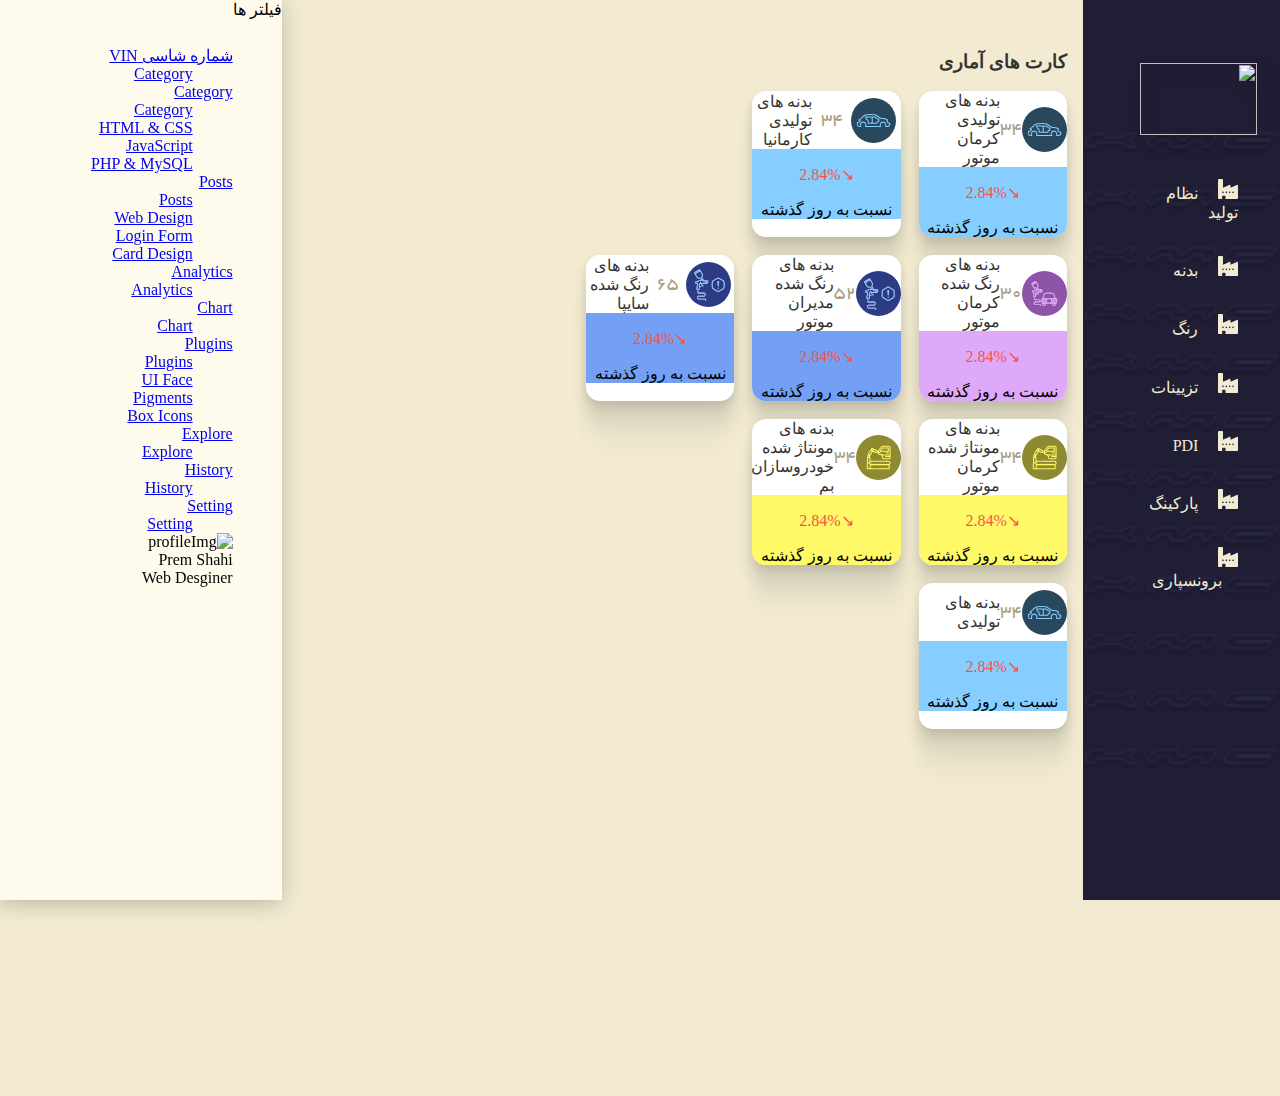
==== commit 5d73551d: "creatingfilters" ====
--- a/index.html
+++ b/index.html
@@ -323,7 +323,126 @@
 
     </section>
     <section class="UserPnl sidebar" id="mySidebar">
-      
+      <!-- <div class="sidebar close"> -->
+        <div class="logo-details">
+          <i class='bx bxl-c-plus-plus'></i>
+          <span class="logo_name">فیلتر ها</span>
+        </div>
+        <ul class="nav-links">
+          <li>
+            <a href="#">
+              <i class='bx bx-grid-alt' ></i>
+              <span class="link_name">شماره شاسی</span>
+              <span class="link_name_EN">VIN</span>
+            </a>
+            <ul class="sub-menu blank">
+              <li><a class="link_name" href="#">Category</a></li>
+            </ul>
+          </li>
+          <li>
+            <div class="iocn-link">
+              <a href="#">
+                <i class='bx bx-collection' ></i>
+                <span class="link_name">Category</span>
+              </a>
+              <i class='bx bxs-chevron-down arrow' ></i>
+            </div>
+            <ul class="sub-menu">
+              <li><a class="link_name" href="#">Category</a></li>
+              <li><a href="#">HTML & CSS</a></li>
+              <li><a href="#">JavaScript</a></li>
+              <li><a href="#">PHP & MySQL</a></li>
+            </ul>
+          </li>
+          <li>
+            <div class="iocn-link">
+              <a href="#">
+                <i class='bx bx-book-alt' ></i>
+                <span class="link_name">Posts</span>
+              </a>
+              <i class='bx bxs-chevron-down arrow' ></i>
+            </div>
+            <ul class="sub-menu">
+              <li><a class="link_name" href="#">Posts</a></li>
+              <li><a href="#">Web Design</a></li>
+              <li><a href="#">Login Form</a></li>
+              <li><a href="#">Card Design</a></li>
+            </ul>
+          </li>
+          <li>
+            <a href="#">
+              <i class='bx bx-pie-chart-alt-2' ></i>
+              <span class="link_name">Analytics</span>
+            </a>
+            <ul class="sub-menu blank">
+              <li><a class="link_name" href="#">Analytics</a></li>
+            </ul>
+          </li>
+          <li>
+            <a href="#">
+              <i class='bx bx-line-chart' ></i>
+              <span class="link_name">Chart</span>
+            </a>
+            <ul class="sub-menu blank">
+              <li><a class="link_name" href="#">Chart</a></li>
+            </ul>
+          </li>
+          <li>
+            <div class="iocn-link">
+              <a href="#">
+                <i class='bx bx-plug' ></i>
+                <span class="link_name">Plugins</span>
+              </a>
+              <i class='bx bxs-chevron-down arrow' ></i>
+            </div>
+            <ul class="sub-menu">
+              <li><a class="link_name" href="#">Plugins</a></li>
+              <li><a href="#">UI Face</a></li>
+              <li><a href="#">Pigments</a></li>
+              <li><a href="#">Box Icons</a></li>
+            </ul>
+          </li>
+          <li>
+            <a href="#">
+              <i class='bx bx-compass' ></i>
+              <span class="link_name">Explore</span>
+            </a>
+            <ul class="sub-menu blank">
+              <li><a class="link_name" href="#">Explore</a></li>
+            </ul>
+          </li>
+          <li>
+            <a href="#">
+              <i class='bx bx-history'></i>
+              <span class="link_name">History</span>
+            </a>
+            <ul class="sub-menu blank">
+              <li><a class="link_name" href="#">History</a></li>
+            </ul>
+          </li>
+          <li>
+            <a href="#">
+              <i class='bx bx-cog' ></i>
+              <span class="link_name">Setting</span>
+            </a>
+            <ul class="sub-menu blank">
+              <li><a class="link_name" href="#">Setting</a></li>
+            </ul>
+          </li>
+          <li>
+        <div class="profile-details">
+          <div class="profile-content">
+            <img src="image/profile.jpg" alt="profileImg">
+          </div>
+          <div class="name-job">
+            <div class="profile_name">Prem Shahi</div>
+            <div class="job">Web Desginer</div>
+          </div>
+          <i class='bx bx-log-out' ></i>
+        </div>
+      </li>
+    </ul>
+      <!-- </div> -->
     </section>
 
 
--- a/style.css
+++ b/style.css
@@ -297,8 +297,33 @@
     background-color: #FFFBEC;
     filter: drop-shadow(-2px 2px 11px rgba(0, 0, 0, 0.25));
 }
-
-
+.sidebar{
+    /* position: fixed;
+    top: 0;
+    left: 0; */
+    /* height: 100%; */
+    /* width: 260px; */
+    /* background: #11101d; */
+    z-index: 100;
+    transition: all 0.5s ease;
+  }
+  .sidebar .nav-links{
+    height: 100%;
+    padding: 30px 0 150px 0;
+    overflow: auto;
+  }
+
+  .sidebar .nav-links::-webkit-scrollbar{
+    display: none;
+  }
+  .sidebar .nav-links li{
+    position: relative;
+    list-style: none;
+    transition: all 0.4s ease;
+  }
+  .sidebar .nav-links li:hover{
+    background: #e7e2d2;
+  }
 /* ******************************************* Responsive section *************************************************** */
 
 
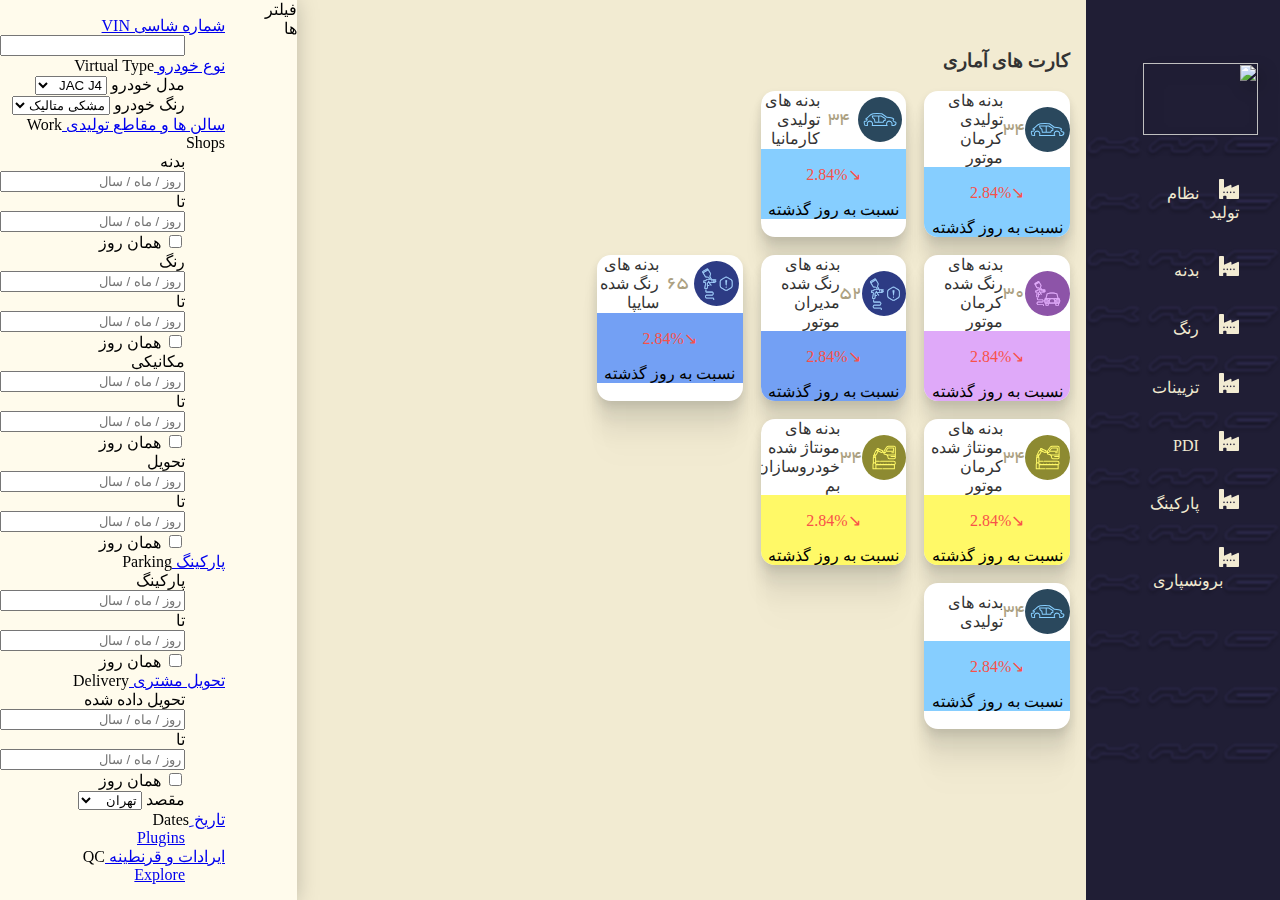
==== commit 241a5168: "Creating filters html structure" ====
--- a/index.html
+++ b/index.html
@@ -336,77 +336,160 @@
               <span class="link_name_EN">VIN</span>
             </a>
             <ul class="sub-menu blank">
-              <li><a class="link_name" href="#">Category</a></li>
+              <li>
+                <form action="#">
+                  <input type="text" name="" id="">
+                </form>
+            </li>
             </ul>
           </li>
           <li>
             <div class="iocn-link">
               <a href="#">
                 <i class='bx bx-collection' ></i>
-                <span class="link_name">Category</span>
+                <span class="link_name">نوع خودرو</span>
               </a>
+              <span class="link_name_EN">Virtual Type</span>
               <i class='bx bxs-chevron-down arrow' ></i>
             </div>
             <ul class="sub-menu">
-              <li><a class="link_name" href="#">Category</a></li>
-              <li><a href="#">HTML & CSS</a></li>
-              <li><a href="#">JavaScript</a></li>
-              <li><a href="#">PHP & MySQL</a></li>
+              <li>
+                <!-- <form action="#"> -->
+                  <label for="virtualtype">مدل خودرو</label>
+                  <select name="virtualtype" id="">
+                    <option value="752N">JAC J4</option>
+                    <option value="742S">JAC S3</option>
+                    <option value="762S">JAC S5</option>
+                    <option value="842N">KMC A5</option>
+                    <option value="852S">KMC X5</option>
+                    <option value="832N">KMC J7</option>
+                    <option value="822S">KMC K7</option>
+                    <option value="811p">KMC T8</option>
+                  </select>
+                <!-- </form> -->
+              </li>
+              <li>              
+                <label for="colorcode">رنگ خودرو</label>
+                <select name="colorcode" id="">
+                  <option value="752N">مشکی متالیک</option>
+                  <option value="742S">سفید متالیک</option>
+                </select></li>
             </ul>
           </li>
           <li>
             <div class="iocn-link">
               <a href="#">
                 <i class='bx bx-book-alt' ></i>
-                <span class="link_name">Posts</span>
+                <span class="link_name">سالن ها و مقاطع تولیدی</span>
               </a>
+              <span class="link_name_EN">Work Shops</span>
               <i class='bx bxs-chevron-down arrow' ></i>
             </div>
             <ul class="sub-menu">
-              <li><a class="link_name" href="#">Posts</a></li>
-              <li><a href="#">Web Design</a></li>
-              <li><a href="#">Login Form</a></li>
-              <li><a href="#">Card Design</a></li>
-            </ul>
-          </li>
-          <li>
-            <a href="#">
-              <i class='bx bx-pie-chart-alt-2' ></i>
-              <span class="link_name">Analytics</span>
-            </a>
-            <ul class="sub-menu blank">
-              <li><a class="link_name" href="#">Analytics</a></li>
-            </ul>
-          </li>
-          <li>
-            <a href="#">
-              <i class='bx bx-line-chart' ></i>
-              <span class="link_name">Chart</span>
-            </a>
-            <ul class="sub-menu blank">
-              <li><a class="link_name" href="#">Chart</a></li>
+              <li>
+                <label for="bodyshop">بدنه</label>
+                <input type="text" name="bodyshop" id="datein" placeholder="روز / ماه / سال">
+                <span>تا</span>
+                <input type="text" name="bodyshop" id="dateout" placeholder="روز / ماه / سال">
+                <input type="checkbox" name="samedate" id="samedate">
+                <label for="samedate">همان روز</label>
+              </li>
+              <li>
+                <label for="paintshop">رنگ</label>
+                <input type="text" name="paintshop" id="datein" placeholder="روز / ماه / سال">
+                <span>تا</span>
+                <input type="text" name="paintshop" id="dateout" placeholder="روز / ماه / سال">
+                <input type="checkbox" name="samedate" id="samedate">
+                <label for="samedate">همان روز</label>
+              </li>
+              <li>
+                <label for="trimshop">مکانیکی</label>
+                <input type="text" name="trimshop" id="datein" placeholder="روز / ماه / سال">
+                <span>تا</span>
+                <input type="text" name="trimshop" id="dateout" placeholder="روز / ماه / سال">
+                <input type="checkbox" name="samedate" id="samedate">
+                <label for="samedate">همان روز</label>
+              </li>
+              <li>
+                <label for="pdi">تحویل</label>
+                <input type="text" name="pdi" id="datein" placeholder="روز / ماه / سال">
+                <span>تا</span>
+                <input type="text" name="pdi" id="dateout" placeholder="روز / ماه / سال">
+                <input type="checkbox" name="samedate" id="samedate">
+                <label for="samedate">همان روز</label>
+              </li>
             </ul>
           </li>
           <li>
             <div class="iocn-link">
               <a href="#">
-                <i class='bx bx-plug' ></i>
-                <span class="link_name">Plugins</span>
+                <i class='bx bx-collection' ></i>
+                <span class="link_name">پارکینگ</span>
               </a>
+              <span class="link_name_EN">Parking</span>
+              <i class='bx bxs-chevron-down arrow' ></i>
+            </div>
+            <ul class="sub-menu blank">
+              <li>
+                <label for="Parking">پارکینگ</label>
+                <input type="text" name="Parking" id="datein" placeholder="روز / ماه / سال">
+                <span>تا</span>
+                <input type="text" name="Parking" id="dateout" placeholder="روز / ماه / سال">
+                <input type="checkbox" name="samedate" id="samedate">
+                <label for="samedate">همان روز</label>
+              </li>
+            </ul>
+          </li>
+          <li>
+            <div class="iocn-link">
+              <a href="#">
+                <i class='bx bx-collection' ></i>
+                <span class="link_name">تحویل مشتری</span>
+              </a>
+              <span class="link_name_EN">Delivery</span>
+              <i class='bx bxs-chevron-down arrow' ></i>
+            </div>
+            <ul class="sub-menu blank">
+              <li>
+                <label for="Delivered">تحویل داده شده</label>
+                <input type="text" name="Delivered" id="datein" placeholder="روز / ماه / سال">
+                <span>تا</span>
+                <input type="text" name="Delivered" id="dateout" placeholder="روز / ماه / سال">
+                <input type="checkbox" name="samedate" id="samedate">
+                <label for="samedate">همان روز</label>
+              </li>
+              <li>
+                <label for="destenation">مقصد</label>
+                <select name="destenation" id="">
+                  <option value="tehran">تهران</option>
+                  <option value="shiraz">شیراز</option>
+                  <option value="isfahan">اصفهان</option>
+                </select>
+              </li>
+            </ul>
+          </li>
+          <li>
+            <div class="iocn-link">
+              <a href="#">
+                <i class='bx bx-collection' ></i>
+                <span class="link_name">تاریخ</span>
+              </a>
+              <span class="link_name_EN">ِDates</span>
               <i class='bx bxs-chevron-down arrow' ></i>
             </div>
             <ul class="sub-menu">
               <li><a class="link_name" href="#">Plugins</a></li>
-              <li><a href="#">UI Face</a></li>
-              <li><a href="#">Pigments</a></li>
-              <li><a href="#">Box Icons</a></li>
-            </ul>
-          </li>
-          <li>
-            <a href="#">
-              <i class='bx bx-compass' ></i>
-              <span class="link_name">Explore</span>
-            </a>
+            </ul>
+          </li>
+          <li>
+            <div class="iocn-link">
+              <a href="#">
+                <i class='bx bx-collection' ></i>
+                <span class="link_name">ایرادات و قرنطینه</span>
+              </a>
+              <span class="link_name_EN">QC</span>
+              <i class='bx bxs-chevron-down arrow' ></i>
+            </div>
             <ul class="sub-menu blank">
               <li><a class="link_name" href="#">Explore</a></li>
             </ul>
--- a/style.css
+++ b/style.css
@@ -308,16 +308,15 @@
     transition: all 0.5s ease;
   }
   .sidebar .nav-links{
-    height: 100%;
-    padding: 30px 0 150px 0;
+    height: auto;
+    /* padding: 30px 0 150px 0; */
     overflow: auto;
   }
 
   .sidebar .nav-links::-webkit-scrollbar{
     display: none;
   }
-  .sidebar .nav-links li{
-    position: relative;
+  .sidebar .nav-links li{   
     list-style: none;
     transition: all 0.4s ease;
   }
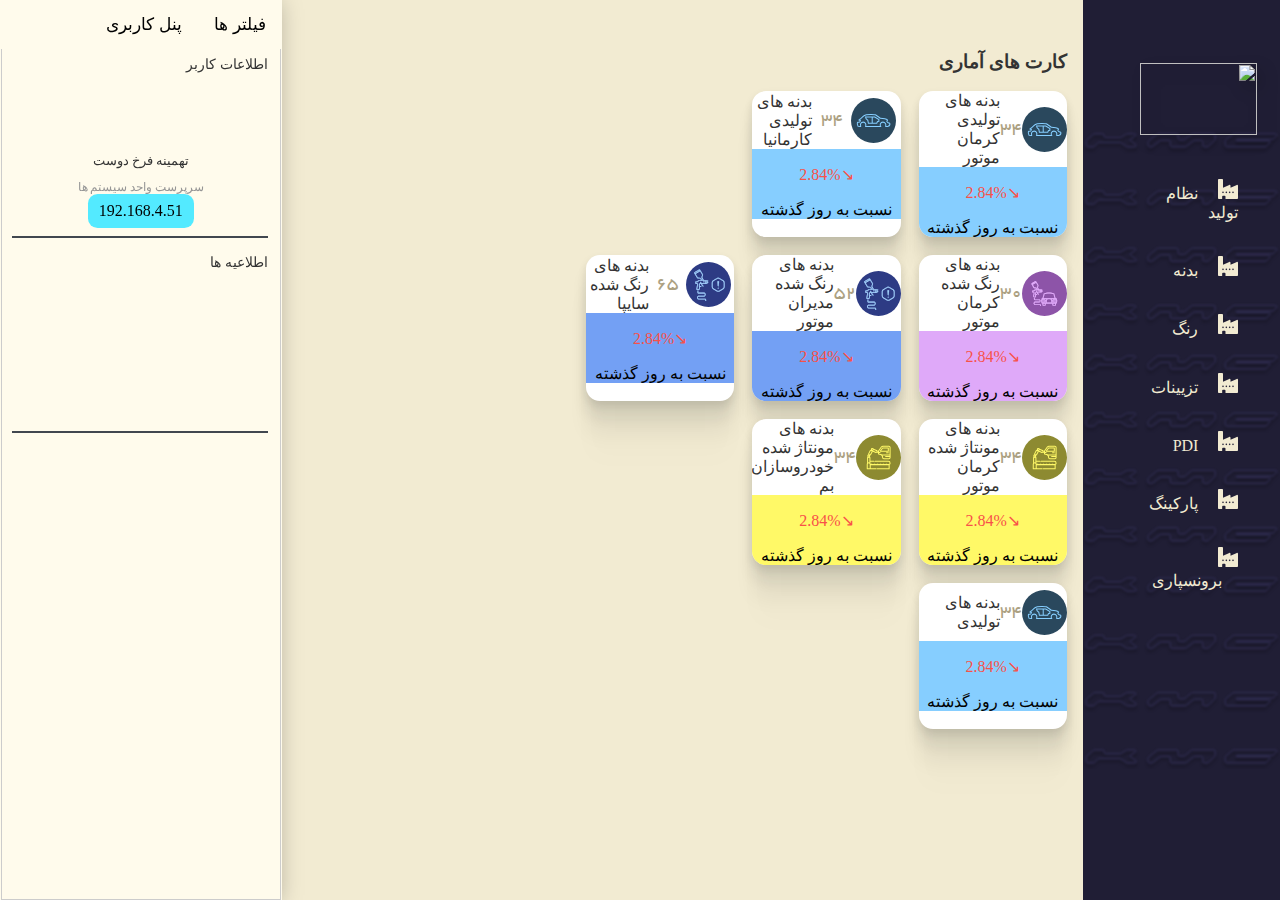
==== commit f005595f: "creating tabs" ====
--- a/index.html
+++ b/index.html
@@ -323,7 +323,11 @@
 
     </section>
     <section class="UserPnl sidebar" id="mySidebar">
-      <!-- <div class="sidebar close"> -->
+      <div class="tabSec">
+        <button class="tablinks" onclick="openTab(event, 'filters')">فیلتر ها</button>
+        <button class="tablinks" onclick="openTab(event, 'userpnl')">پنل کاربری</button>
+      </div>
+      <div class="filtersSec tabcontent" id="filters">
         <div class="logo-details">
           <i class='bx bxl-c-plus-plus'></i>
           <span class="logo_name">فیلتر ها</span>
@@ -523,9 +527,73 @@
           </div>
           <i class='bx bx-log-out' ></i>
         </div>
-      </li>
-    </ul>
-      <!-- </div> -->
+          </li>
+        </ul>
+      </div>
+      <div class="UserPnlSec tabcontent" id="userpnl">
+        <div class="UserinfoSec">
+          <div class="userbtns">
+              <span>اطلاعات کاربر</span>
+              <a href="#">
+                <img src="assets/Mahmoud-userpanel/email.svg" alt="">
+              </a>
+              <a href="#">
+                <img src="assets/Mahmoud-userpanel/kmcWebsites.svg" alt="">
+              </a>
+              <a href="#">
+                <img src="assets/Mahmoud-userpanel/edit.svg" alt="">
+              </a>
+              <a href="#">
+                <img src="assets/Mahmoud-userpanel/login-svgrepo-com 2.svg" alt="">
+              </a>
+          </div>
+          <div class="Userprofil">
+            <img src="assets/Mahmoud-userpanel/user-female.svg" alt="">
+            <h2>تهمینه فرخ دوست</h2>
+            <span>سرپرست واحد سیستم ها</span>
+            <div class="ipcontainer">
+              <span><img src="assets/Mahmoud-userpanel/computer.svg" alt=""></span>
+              <span class="ipadres">192.168.4.51</span>
+            </div>
+          </div>
+          <hr>
+          
+      </div>  
+      <div class="NotifSec">
+        <div class="navbarbtns">
+            <span> اطلاعیه ها</span>
+       
+        </div>  
+        <hr>
+      </div>
+      <!-- <button class="openbtn" onclick="openNav()">⟪</button> -->
+      </div>
+
+
+
+      <script>
+          function openTab(evt, tabname) {
+          // Declare all variables
+          var i, tabcontent, tablinks;
+                
+          // Get all elements with class="tabcontent" and hide them
+          tabcontent = document.getElementsByClassName("tabcontent");
+          for (i = 0; i < tabcontent.length; i++) {
+            tabcontent[i].style.display = "none";
+          }
+        
+          // Get all elements with class="tablinks" and remove the class "active"
+          tablinks = document.getElementsByClassName("tablinks");
+          for (i = 0; i < tablinks.length; i++) {
+            tablinks[i].className = tablinks[i].className.replace(" active", "");
+          }
+        
+          // Show the current tab, and add an "active" class to the button that opened the tab
+          document.getElementById(tabname).style.display = "block";
+          evt.currentTarget.className += " active";
+          }
+          
+      </script>
     </section>
 
 
--- a/style.css
+++ b/style.css
@@ -1,18 +1,18 @@
 @font-face {
     font-family: int-medium;
-    src: url(references/fonts/iranintl-medium.ttf);
+    src: url('references/fonts/iranintl-medium.ttf');
 }
 @font-face {
     font-family: int-semi;
-    src: url(references/fonts/iranintl-semibold.ttf);
+    src: url('references/fonts/iranintl-semibold.ttf');
 }
 @font-face {
     font-family: int-bold;
-    src: url(references/fonts/iranintl-Bold.ttf);
+    src: url('references/fonts/iranintl-Bold.ttf');
 }
 @font-face {
     font-family: yekan;
-    src: url(references/fonts/B-YEKAN.TTF);
+    src: url('references/fonts/B-YEKAN.TTF');
 }
 
 body{
@@ -292,6 +292,7 @@
 /*---------------------------------------------------------------User panel section-------------------------------------------------------------------*/
 .UserPnl{
     display: flex;
+    flex-direction: column;
     width: 50vh;
     height: 100vh;
     background-color: #FFFBEC;
@@ -307,6 +308,49 @@
     z-index: 100;
     transition: all 0.5s ease;
   }
+  .tabSec{
+    display: inline-flex;
+    flex-direction:row;
+    /* overflow: hidden; */
+  }
+  
+  /* Style the buttons inside the tab */
+  .tabSec button {
+    background-color: inherit;
+    float: left;
+    border: none;
+    outline: none;
+    cursor: pointer;
+    padding: 14px 16px;
+    transition: 0.3s;
+    font-size: 17px;
+  }
+  
+  /* Change background color of buttons on hover */
+  .tabSec button:hover {
+    background-color: #ddd;
+  }
+  
+  /* Create an active/current tablink class */
+  .tabSec button.active {
+    background-color: #ccc;
+  }
+  .tabcontent {
+    animation: fadeEffect 500ms; /* Fading effect takes 1 second */
+  }
+  
+  /* Go from zero to full opacity */
+  @keyframes fadeEffect {
+    from {opacity: 0;}
+    to {opacity: 1;}
+  }
+  /* Style the tab content */
+  .tabcontent {
+    display: none;
+    padding: 6px 12px;
+    border: 1px solid #ccc;
+    border-top: none;
+  }
   .sidebar .nav-links{
     height: auto;
     /* padding: 30px 0 150px 0; */
@@ -323,6 +367,99 @@
   .sidebar .nav-links li:hover{
     background: #e7e2d2;
   }
+
+/* ---------------------------------------------------------------------------------------- userpanl --------------------------------------------------------------*/
+.UserPnlSec{
+    display:flex;
+    flex-direction: column;
+    width: 90%;
+    height: 95%;
+    margin-left: auto;
+    margin-right: auto;
+    margin-top: auto;
+    margin-bottom: auto;
+    /* background-color: #818181; */
+}
+.UserinfoSec{
+    display: flex;
+    flex-direction: column;
+    width: auto;
+    height: auto;
+    /* background-color: #49686d; */
+}
+.userbtns{
+    display: flex;
+    flex-direction: row;
+    justify-content: space-between;
+    align-items: center;
+}
+.userbtns span {
+    color: #333333;
+    font-family: 'int-bold';
+    font-size: 1.1vw;
+    margin-left: 3rem;
+}
+.Userprofil{
+    display:inline-flex;
+    flex-direction: column;
+    justify-content: center;
+    align-items: center;
+}
+.Userprofil > img{
+    margin-top: 3rem;
+    width: 35%;
+}
+.Userprofil > h2{
+    font-weight: normal;
+    color: #333333;
+    font-size: 1vw;
+    margin-top: 2rem;
+    padding: 0%;
+}
+.Userprofil > span{
+    color: #969696;
+    font-size: 0.9vw;
+}
+.ipcontainer{
+    display: inline-flex;
+    flex-direction: row-reverse;
+    justify-content:space-evenly;
+    width: auto;
+    height: auto;
+    background-color: #53EAFF;
+    padding: 0.5rem 0.7rem;
+    border-radius: 0.6rem;
+}
+.UserinfoSec hr{
+    width: 100%;
+    border:0.1rem solid #41474F;
+}
+.NotifSec{
+    display: flex;
+    flex-direction: column;
+    width: auto;
+    height: auto;
+    /* background-color: #49686d; */
+}
+.navbarbtns{
+    display: flex;
+    flex-direction: row;
+    justify-content: space-between;
+    align-items: center;
+    margin-top: 0.5rem;
+}
+.navbarbtns span {
+    color: #333333  ;
+    font-family: 'int-bold';
+    font-size: 1.1vw;
+    margin-left: 3rem;
+}
+.NotifSec hr{
+    margin-top: 10rem;
+    width: 100%;
+    border:0.1rem solid #41474F;
+}
+
 /* ******************************************* Responsive section *************************************************** */
 
 
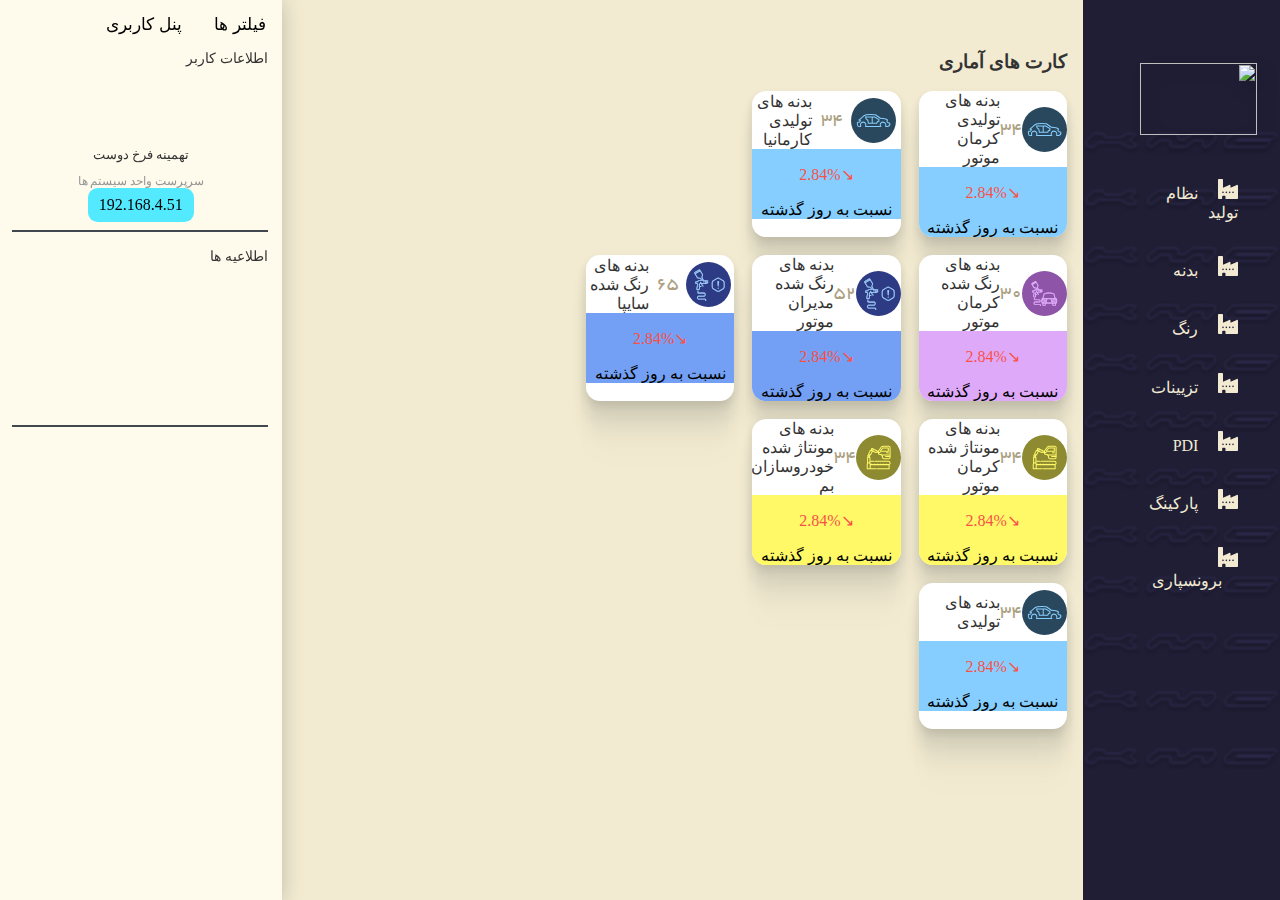
==== commit b988f0ea: "fixing scroll issue" ====
--- a/index.html
+++ b/index.html
@@ -5,6 +5,7 @@
     <title>Reporting Dashboard</title>
     <link rel="stylesheet" href="style.css">
     <script src="main.js"></script>
+    <link href='https://unpkg.com/boxicons@2.0.7/css/boxicons.min.css' rel='stylesheet'>
     <script type="text/javascript" src="assets/JQuery/code.jquery.com_jquery-3.7.0.min.js"></script>
 
 </head>
@@ -49,10 +50,6 @@
                     
                     
                     
-                    
-
-           
-
     </section>
 
 
@@ -334,11 +331,11 @@
         </div>
         <ul class="nav-links">
           <li>
-            <a href="#">
+            <div href="#">
               <i class='bx bx-grid-alt' ></i>
               <span class="link_name">شماره شاسی</span>
               <span class="link_name_EN">VIN</span>
-            </a>
+            </div>
             <ul class="sub-menu blank">
               <li>
                 <form action="#">
@@ -433,7 +430,7 @@
               <span class="link_name_EN">Parking</span>
               <i class='bx bxs-chevron-down arrow' ></i>
             </div>
-            <ul class="sub-menu blank">
+            <ul class="sub-menu">
               <li>
                 <label for="Parking">پارکینگ</label>
                 <input type="text" name="Parking" id="datein" placeholder="روز / ماه / سال">
@@ -453,7 +450,7 @@
               <span class="link_name_EN">Delivery</span>
               <i class='bx bxs-chevron-down arrow' ></i>
             </div>
-            <ul class="sub-menu blank">
+            <ul class="sub-menu">
               <li>
                 <label for="Delivered">تحویل داده شده</label>
                 <input type="text" name="Delivered" id="datein" placeholder="روز / ماه / سال">
@@ -494,42 +491,14 @@
               <span class="link_name_EN">QC</span>
               <i class='bx bxs-chevron-down arrow' ></i>
             </div>
-            <ul class="sub-menu blank">
+            <ul class="sub-menu">
               <li><a class="link_name" href="#">Explore</a></li>
             </ul>
-          </li>
-          <li>
-            <a href="#">
-              <i class='bx bx-history'></i>
-              <span class="link_name">History</span>
-            </a>
-            <ul class="sub-menu blank">
-              <li><a class="link_name" href="#">History</a></li>
-            </ul>
-          </li>
-          <li>
-            <a href="#">
-              <i class='bx bx-cog' ></i>
-              <span class="link_name">Setting</span>
-            </a>
-            <ul class="sub-menu blank">
-              <li><a class="link_name" href="#">Setting</a></li>
-            </ul>
-          </li>
-          <li>
-        <div class="profile-details">
-          <div class="profile-content">
-            <img src="image/profile.jpg" alt="profileImg">
-          </div>
-          <div class="name-job">
-            <div class="profile_name">Prem Shahi</div>
-            <div class="job">Web Desginer</div>
-          </div>
-          <i class='bx bx-log-out' ></i>
-        </div>
           </li>
         </ul>
       </div>
+
+      <!--     --------------- ----------- --------------------  -->
       <div class="UserPnlSec tabcontent" id="userpnl">
         <div class="UserinfoSec">
           <div class="userbtns">
@@ -572,6 +541,24 @@
 
 
       <script>
+
+          let arrow = document.querySelectorAll(".arrow");
+          for (var i = 0; i < arrow.length; i++) {
+            arrow[i].addEventListener("click", (e)=>{
+           let arrowParent = e.target.parentElement.parentElement;//selecting main parent of arrow
+           arrowParent.classList.toggle("showMenu");
+            });
+          }
+          let sidebar = document.querySelector(".sidebar");
+          let sidebarBtn = document.querySelector(".bx-menu");
+          console.log(sidebarBtn);
+          sidebarBtn.addEventListener("click", ()=>{
+            sidebar.classList.toggle("close");
+          });
+
+
+
+
           function openTab(evt, tabname) {
           // Declare all variables
           var i, tabcontent, tablinks;
--- a/style.css
+++ b/style.css
@@ -347,8 +347,8 @@
   /* Style the tab content */
   .tabcontent {
     display: none;
-    padding: 6px 12px;
-    border: 1px solid #ccc;
+    /* padding: 6px 12px;
+    border: 1px solid #ccc; */
     border-top: none;
   }
   .sidebar .nav-links{
@@ -368,7 +368,8 @@
     background: #e7e2d2;
   }
 
-/* ---------------------------------------------------------------------------------------- userpanl --------------------------------------------------------------*/
+/* ---------------------------------------------------------------------------------------- userpanel --------------------------------------------------------------*/
+
 .UserPnlSec{
     display:flex;
     flex-direction: column;
@@ -460,6 +461,207 @@
     border:0.1rem solid #41474F;
 }
 
+/* 0000000000000000000000000000000000000000000000000000000000000000000000000000 test 000000000000000000000000000000000000000000000000000000000000000000000000000000000000000 */
+.filtersSec{
+    height: 100%;
+    overflow: auto;
+}
+.filtersSec::-webkit-scrollbar{
+    display: none;
+  }
+.sidebar .nav-links{
+    padding: 30px 0 150px 0;
+  }
+  .sidebar.close .nav-links{
+    overflow: visible;
+  }
+
+  .sidebar .nav-links li{
+    position: relative;
+    list-style: none;
+    transition: all 0.4s ease;
+  }
+  .sidebar .nav-links li:hover{
+    background: #1d1b31;
+  }
+  .sidebar .nav-links li .iocn-link{
+    display: flex;
+    align-items: center;
+    justify-content: space-between;
+  }
+  .sidebar.close .nav-links li .iocn-link{
+    display: block
+  }
+  .sidebar .nav-links li i{
+    height: 50px;
+    min-width: 78px;
+    text-align: center;
+    line-height: 50px;
+    color: #333333;
+    font-size: 20px;
+    cursor: pointer;
+    transition: all 0.3s ease;
+  }
+  .sidebar .nav-links li.showMenu i.arrow{
+    transform: rotate(-180deg);
+  }
+  .sidebar.close .nav-links i.arrow{
+    display: none;
+  }
+  .sidebar .nav-links li a{
+    flex: 100;
+    display: flex;
+    justify-content: start;
+    align-items: center;
+    text-decoration: none;
+  }
+  .sidebar .nav-links li a .link_name{
+    font-size: 18px;
+    font-weight: 400;
+    color: #333333;
+    transition: all 0.4s ease;
+  }
+  .sidebar.close .nav-links li a .link_name{
+    opacity: 0;
+    pointer-events: none;
+  }
+  .sidebar .nav-links li .sub-menu{
+    padding: 6px 6px 14px 80px;
+    margin-top: -10px;
+    background: #1d1b31;
+    display: none;
+  }
+  .sidebar .nav-links li.showMenu .sub-menu{
+    display: block;
+  }
+  .sidebar .nav-links li .sub-menu a{
+    color: #fff;
+    font-size: 15px;
+    padding: 5px 0;
+    white-space: nowrap;
+    opacity: 0.6;
+    transition: all 0.3s ease;
+  }
+  .sidebar .nav-links li .sub-menu a:hover{
+    opacity: 1;
+  }
+  .sidebar.close .nav-links li .sub-menu{
+    position: absolute;
+    left: 100%;
+    top: -10px;
+    margin-top: 0;
+    padding: 10px 20px;
+    border-radius: 0 6px 6px 0;
+    opacity: 0;
+    display: block;
+    pointer-events: none;
+    transition: 0s;
+  }
+  .sidebar.close .nav-links li:hover .sub-menu{
+    top: 0;
+    opacity: 1;
+    pointer-events: auto;
+    transition: all 0.4s ease;
+  }
+  .sidebar .nav-links li .sub-menu .link_name{
+    display: none;
+  }
+  .sidebar.close .nav-links li .sub-menu .link_name{
+    font-size: 18px;
+    opacity: 1;
+    display: block;
+  }
+  .sidebar .nav-links li .sub-menu.blank{
+    opacity: 1;
+    pointer-events: auto;
+    padding: 3px 20px 6px 16px;
+    opacity: 0;
+    pointer-events: none;
+  }
+  .sidebar .nav-links li:hover .sub-menu.blank{
+    top: 50%;
+    transform: translateY(-50%);
+  }
+  .sidebar .profile-details{
+    position: fixed;
+    bottom: 0;
+    width: 260px;
+    display: flex;
+    align-items: center;
+    justify-content: space-between;
+    background: #1d1b31;
+    padding: 12px 0;
+    transition: all 0.5s ease;
+  }
+  .sidebar.close .profile-details{
+    background: none;
+  }
+  .sidebar.close .profile-details{
+    width: 78px;
+  }
+  .sidebar .profile-details .profile-content{
+    display: flex;
+    align-items: center;
+  }
+  .sidebar .profile-details img{
+    height: 52px;
+    width: 52px;
+    object-fit: cover;
+    border-radius: 16px;
+    margin: 0 14px 0 12px;
+    background: #1d1b31;
+    transition: all 0.5s ease;
+  }
+  .sidebar.close .profile-details img{
+    padding: 10px;
+  }
+  .sidebar .profile-details .profile_name,
+  .sidebar .profile-details .job{
+    color: #fff;
+    font-size: 18px;
+    font-weight: 500;
+    white-space: nowrap;
+  }
+  .sidebar.close .profile-details i,
+  .sidebar.close .profile-details .profile_name,
+  .sidebar.close .profile-details .job{
+    display: none;
+  }
+  .sidebar .profile-details .job{
+    font-size: 12px;
+  }
+  .home-section{
+    position: relative;
+    background: #E4E9F7;
+    height: 100vh;
+    left: 260px;
+    width: calc(100% - 260px);
+    transition: all 0.5s ease;
+  }
+  .sidebar.close ~ .home-section{
+    left: 78px;
+    width: calc(100% - 78px);
+  }
+  .home-section .home-content{
+    height: 60px;
+    display: flex;
+    align-items: center;
+  }
+  .home-section .home-content .bx-menu,
+  .home-section .home-content .text{
+    color: #11101d;
+    font-size: 35px;
+  }
+  .home-section .home-content .bx-menu{
+    margin: 0 15px;
+    cursor: pointer;
+  }
+  .home-section .home-content .text{
+    font-size: 26px;
+    font-weight: 600;
+  }
+
+
 /* ******************************************* Responsive section *************************************************** */
 
 
